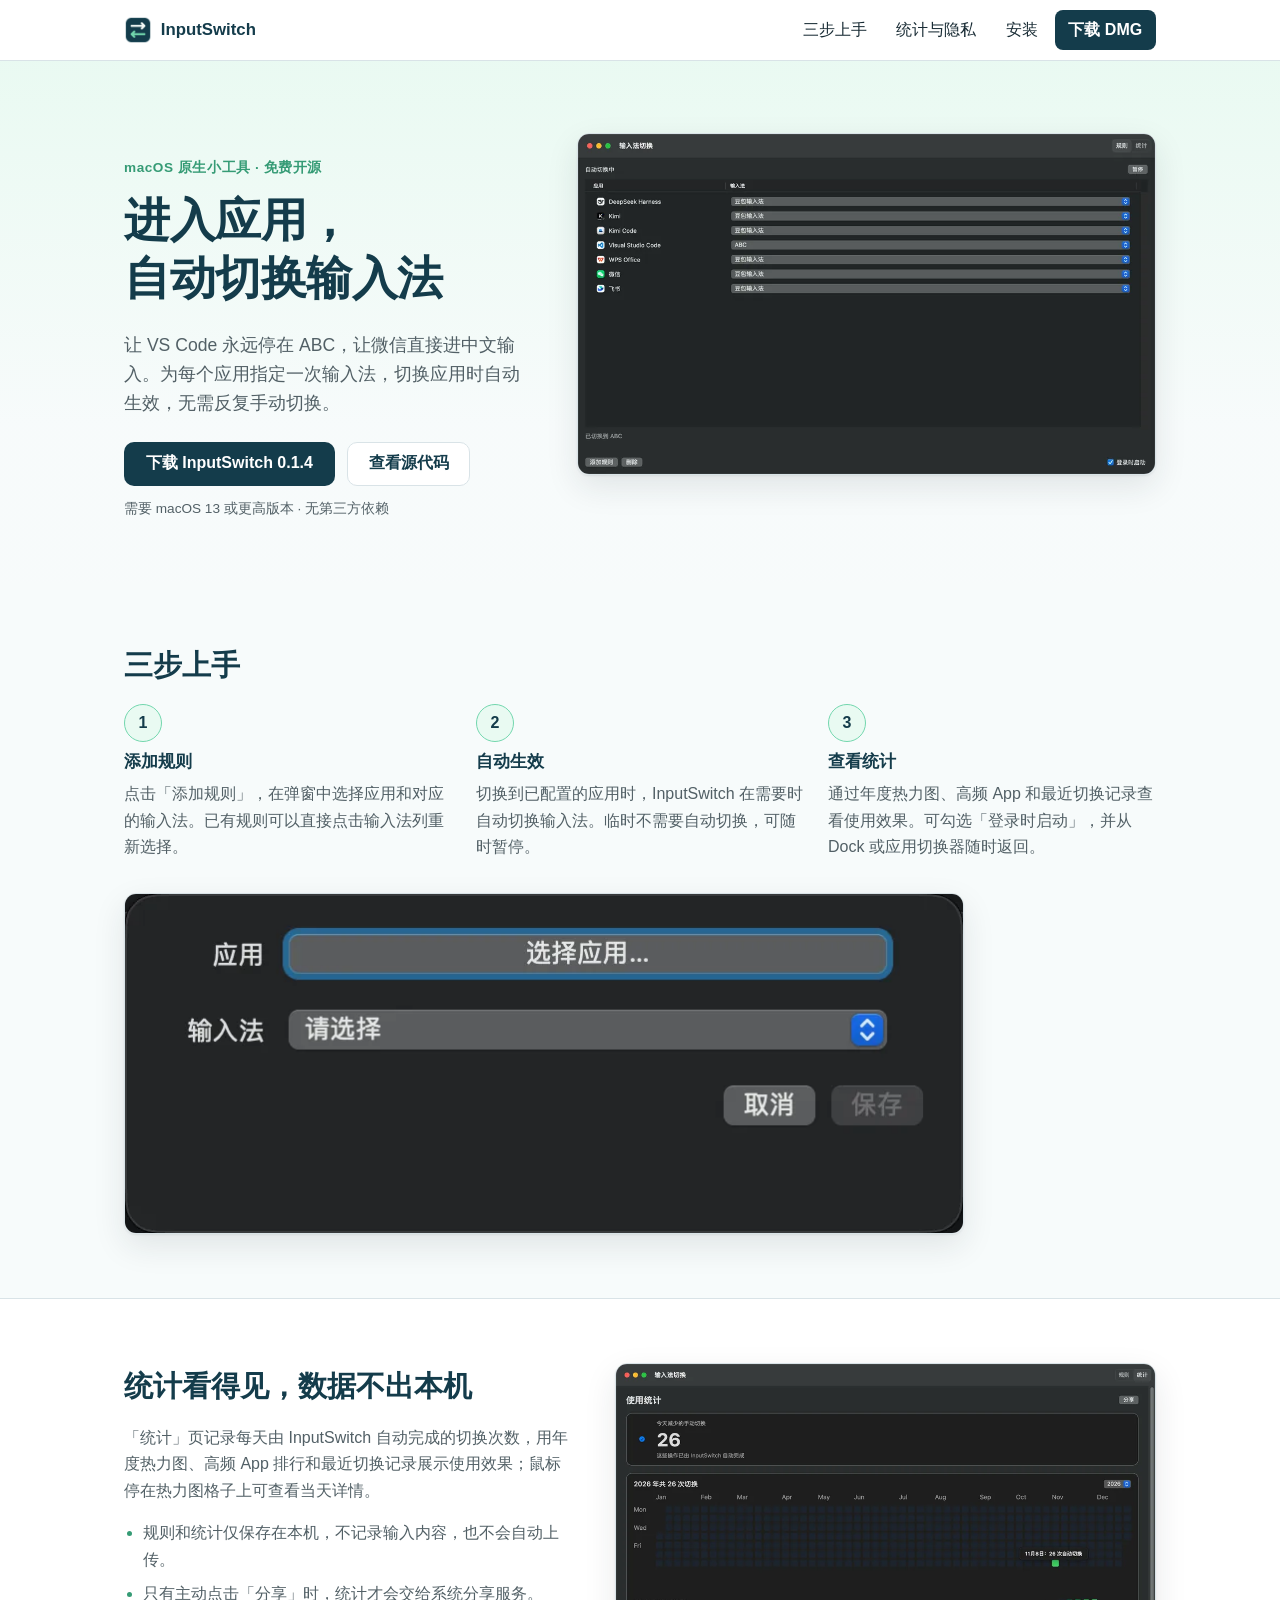
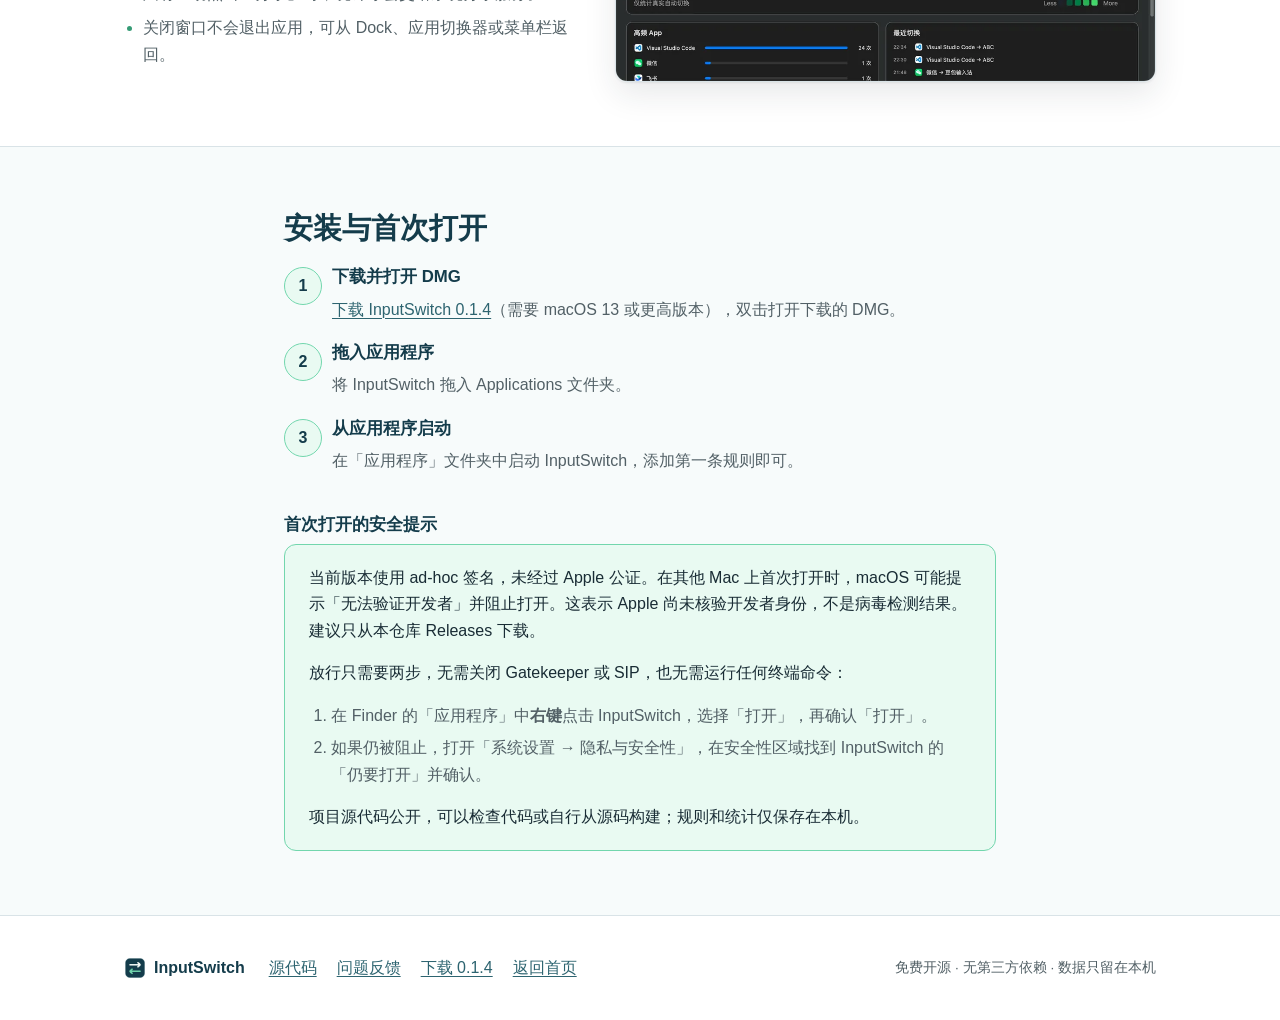
==== docs/index.html @ 0abcc924 "feat(website): 添加 InputSwitch 官方静态网站 为新手提供真实截图、直接下载、安装与隐私说明；采用无依赖响应式页面，并接入 GitHub Pages 所需结构。" ====
<!DOCTYPE html>
<html lang="zh-CN">
<head>
<meta charset="utf-8">
<meta name="viewport" content="width=device-width, initial-scale=1">
<title>InputSwitch — 进入应用，自动切换到你常用的输入法</title>
<meta name="description" content="InputSwitch 是一个原生 macOS 小工具：为每个应用指定输入法，切换应用时自动生效，无需反复手动切换。规则和统计仅保存在本机，不记录输入内容。">
<link rel="canonical" href="https://yl-jiang.github.io/InputSwitch/">
<meta property="og:type" content="website">
<meta property="og:locale" content="zh_CN">
<meta property="og:title" content="InputSwitch — 进入应用，自动切换到你常用的输入法">
<meta property="og:description" content="为每个应用指定输入法，切换应用时自动生效。原生 macOS，免费开源，数据只留在本机。">
<meta property="og:url" content="https://yl-jiang.github.io/InputSwitch/">
<meta property="og:image" content="https://yl-jiang.github.io/InputSwitch/images/statistics.png">
<link rel="icon" type="image/png" href="images/app-icon.png">
<link rel="apple-touch-icon" href="images/app-icon.png">
<link rel="stylesheet" href="styles.css">
</head>
<body>
<a class="skip-link" href="#main">跳到主要内容</a>

<header class="site-header">
  <div class="container header-inner">
    <a class="brand" href="index.html">
      <img src="images/app-icon.png" alt="" width="28" height="28">
      <span>InputSwitch</span>
    </a>
    <nav class="site-nav" aria-label="站内导航">
      <a href="#usage">三步上手</a>
      <a href="#stats">统计与隐私</a>
      <a href="#install">安装</a>
      <a class="btn btn-primary btn-sm" href="https://github.com/yl-jiang/InputSwitch/releases/download/v0.1.4/InputSwitch-0.1.4-macOS.dmg">下载 DMG</a>
    </nav>
  </div>
</header>

<main id="main">
  <section class="hero">
    <div class="container hero-grid">
      <div class="hero-copy">
        <p class="eyebrow reveal">macOS 原生小工具 · 免费开源</p>
        <h1 class="reveal d1">进入应用，<br>自动切换输入法</h1>
        <p class="lead reveal d2">让 VS&nbsp;Code 永远停在 ABC，让微信直接进中文输入。为每个应用指定一次输入法，切换应用时自动生效，无需反复手动切换。</p>
        <div class="hero-actions reveal d3">
          <a class="btn btn-primary" href="https://github.com/yl-jiang/InputSwitch/releases/download/v0.1.4/InputSwitch-0.1.4-macOS.dmg">下载 InputSwitch 0.1.4</a>
          <a class="btn btn-ghost" href="https://github.com/yl-jiang/InputSwitch">查看源代码</a>
        </div>
        <p class="hero-note reveal d3">需要 macOS 13 或更高版本 · 无第三方依赖</p>
      </div>
      <figure class="hero-shot reveal d2">
        <picture>
          <source type="image/webp" srcset="images/rules-1000.webp 1000w, images/rules-1600.webp 1600w" sizes="(max-width: 760px) 92vw, 620px">
          <img src="images/rules.png" width="2548" height="1500" fetchpriority="high" decoding="async" alt="InputSwitch 规则界面：为每个应用指定输入法，例如让 Visual Studio Code 使用 ABC，其他应用使用中文输入法">
        </picture>
      </figure>
    </div>
  </section>

  <section class="section" id="usage">
    <div class="container">
      <h2>三步上手</h2>
      <ol class="steps">
        <li>
          <h3>添加规则</h3>
          <p>点击「添加规则」，在弹窗中选择应用和对应的输入法。已有规则可以直接点击输入法列重新选择。</p>
        </li>
        <li>
          <h3>自动生效</h3>
          <p>切换到已配置的应用时，InputSwitch 在需要时自动切换输入法。临时不需要自动切换，可随时暂停。</p>
        </li>
        <li>
          <h3>查看统计</h3>
          <p>通过年度热力图、高频 App 和最近切换记录查看使用效果。可勾选「登录时启动」，并从 Dock 或应用切换器随时返回。</p>
        </li>
      </ol>
      <figure class="shot shot-editor">
        <picture>
          <source type="image/webp" srcset="images/rule-editor-840.webp 840w" sizes="(max-width: 760px) 92vw, 840px">
          <img src="images/rule-editor.png" width="840" height="340" loading="lazy" decoding="async" alt="添加规则弹窗：在应用列表中选择应用，再选择对应的输入法">
        </picture>
      </figure>
    </div>
  </section>

  <section class="section section-alt" id="stats">
    <div class="container stats-grid">
      <div class="stats-copy">
        <h2>统计看得见，数据不出本机</h2>
        <p>「统计」页记录每天由 InputSwitch 自动完成的切换次数，用年度热力图、高频 App 排行和最近切换记录展示使用效果；鼠标停在热力图格子上可查看当天详情。</p>
        <ul class="plain-list">
          <li>规则和统计仅保存在本机，不记录输入内容，也不会自动上传。</li>
          <li>只有主动点击「分享」时，统计才会交给系统分享服务。</li>
          <li>关闭窗口不会退出应用，可从 Dock、应用切换器或菜单栏返回。</li>
        </ul>
      </div>
      <figure class="shot">
        <picture>
          <source type="image/webp" srcset="images/statistics-1000.webp 1000w, images/statistics-1600.webp 1600w" sizes="(max-width: 760px) 92vw, 560px">
          <img src="images/statistics.png" width="2548" height="1500" loading="lazy" decoding="async" alt="InputSwitch 统计界面：年度热力图、高频 App 排行和最近切换记录">
        </picture>
      </figure>
    </div>
  </section>

  <section class="section" id="install">
    <div class="container container-narrow">
      <h2>安装与首次打开</h2>
      <ol class="steps steps-install">
        <li>
          <h3>下载并打开 DMG</h3>
          <p><a href="https://github.com/yl-jiang/InputSwitch/releases/download/v0.1.4/InputSwitch-0.1.4-macOS.dmg">下载 InputSwitch 0.1.4</a>（需要 macOS 13 或更高版本），双击打开下载的 DMG。</p>
        </li>
        <li>
          <h3>拖入应用程序</h3>
          <p>将 InputSwitch 拖入 Applications 文件夹。</p>
        </li>
        <li>
          <h3>从应用程序启动</h3>
          <p>在「应用程序」文件夹中启动 InputSwitch，添加第一条规则即可。</p>
        </li>
      </ol>

      <h3 class="callout-title">首次打开的安全提示</h3>
      <div class="callout">
        <p>当前版本使用 ad-hoc 签名，未经过 Apple 公证。在其他 Mac 上首次打开时，macOS 可能提示「无法验证开发者」并阻止打开。这表示 Apple 尚未核验开发者身份，不是病毒检测结果。建议只从本仓库 Releases 下载。</p>
        <p>放行只需要两步，无需关闭 Gatekeeper 或 SIP，也无需运行任何终端命令：</p>
        <ol class="mini-steps">
          <li>在 Finder 的「应用程序」中<strong>右键</strong>点击 InputSwitch，选择「打开」，再确认「打开」。</li>
          <li>如果仍被阻止，打开「系统设置 → 隐私与安全性」，在安全性区域找到 InputSwitch 的「仍要打开」并确认。</li>
        </ol>
        <p>项目源代码公开，可以检查代码或自行从源码构建；规则和统计仅保存在本机。</p>
      </div>
    </div>
  </section>
</main>

<footer class="site-footer">
  <div class="container footer-inner">
    <p class="footer-brand">
      <img src="images/app-icon.png" alt="" width="22" height="22">
      <span>InputSwitch</span>
    </p>
    <nav class="footer-nav" aria-label="页脚导航">
      <a href="https://github.com/yl-jiang/InputSwitch">源代码</a>
      <a href="https://github.com/yl-jiang/InputSwitch/issues">问题反馈</a>
      <a href="https://github.com/yl-jiang/InputSwitch/releases/download/v0.1.4/InputSwitch-0.1.4-macOS.dmg">下载 0.1.4</a>
      <a href="index.html">返回首页</a>
    </nav>
    <p class="footer-note">免费开源 · 无第三方依赖 · 数据只留在本机</p>
  </div>
</footer>
</body>
</html>
---- docs/styles.css ----
:root {
  /* 品牌色来自 Resources/AppIcon.icns，由 sRGB 换算为 OKLCH */
  --teal-900: oklch(0.335 0.051 226.3);   /* #143C4B */
  --teal-700: oklch(0.471 0.061 214);     /* #2D6470 */
  --mint-500: oklch(0.804 0.112 165);     /* #72D6AD */
  --mint-700: oklch(0.62 0.11 165);
  --mint-50: oklch(0.97 0.02 165);
  --paper: oklch(0.985 0.004 200);
  --surface: oklch(1 0 0);
  --line: oklch(0.91 0.012 220);
  --ink: oklch(0.28 0.03 230);
  --ink-muted: oklch(0.48 0.02 225);
  --radius: 12px;
  --shadow: 0 1px 2px oklch(0.28 0.03 230 / 0.08), 0 12px 32px oklch(0.28 0.03 230 / 0.10);
  color-scheme: light;
}

* {
  box-sizing: border-box;
}

body {
  margin: 0;
  background: var(--paper);
  color: var(--ink);
  font-family: -apple-system, BlinkMacSystemFont, "SF Pro Text", "PingFang SC", "Hiragino Sans GB", "Microsoft YaHei", sans-serif;
  font-size: 16px;
  line-height: 1.65;
  -webkit-font-smoothing: antialiased;
}

img {
  max-width: 100%;
  height: auto;
  display: block;
}

h1, h2, h3 {
  line-height: 1.25;
  color: var(--teal-900);
  margin: 0 0 0.5em;
}

h1 {
  font-size: clamp(1.9rem, 4vw, 2.9rem);
  letter-spacing: -0.01em;
}

h2 {
  font-size: clamp(1.4rem, 2.5vw, 1.8rem);
}

h3 {
  font-size: 1.05rem;
}

p {
  margin: 0 0 1em;
}

a {
  color: var(--teal-700);
  text-decoration-thickness: 1px;
  text-underline-offset: 3px;
}

a:hover {
  color: var(--teal-900);
}

:focus-visible {
  outline: 2px solid var(--mint-700);
  outline-offset: 3px;
  border-radius: 4px;
}

.skip-link {
  position: absolute;
  left: 1rem;
  top: -3rem;
  z-index: 10;
  background: var(--teal-900);
  color: var(--surface);
  padding: 0.6rem 1rem;
  border-radius: 8px;
  transition: top 0.15s ease-out;
}

.skip-link:focus {
  top: 1rem;
  color: var(--surface);
}

.container {
  max-width: 1080px;
  margin: 0 auto;
  padding: 0 1.5rem;
}

.container-narrow {
  max-width: 760px;
}

/* 进入过渡：克制的 opacity/transform，支持 prefers-reduced-motion */
@media (prefers-reduced-motion: no-preference) {
  .reveal {
    animation: rise 0.55s cubic-bezier(0.2, 0.7, 0.2, 1) both;
  }
  .d1 { animation-delay: 0.08s; }
  .d2 { animation-delay: 0.16s; }
  .d3 { animation-delay: 0.24s; }
}

@keyframes rise {
  from {
    opacity: 0;
    transform: translateY(12px);
  }
}

/* 头部与导航 */
.site-header {
  border-bottom: 1px solid var(--line);
  background: var(--surface);
}

.header-inner {
  display: flex;
  align-items: center;
  justify-content: space-between;
  gap: 1rem;
  min-height: 60px;
  flex-wrap: wrap;
}

.brand {
  display: inline-flex;
  align-items: center;
  gap: 0.55rem;
  font-weight: 600;
  color: var(--teal-900);
  text-decoration: none;
  font-size: 1.05rem;
}

.brand img {
  border-radius: 6px;
}

.site-nav {
  display: flex;
  align-items: center;
  gap: 0.25rem;
  flex-wrap: wrap;
}

.site-nav > a {
  display: inline-flex;
  align-items: center;
  min-height: 40px;
  padding: 0 0.8rem;
  border-radius: 8px;
  text-decoration: none;
  color: var(--ink);
}

.site-nav > a:hover {
  background: var(--mint-50);
  color: var(--teal-900);
}

/* 按钮 */
.btn {
  display: inline-flex;
  align-items: center;
  justify-content: center;
  min-height: 44px;
  padding: 0 1.3rem;
  border-radius: 10px;
  font-weight: 600;
  text-decoration: none;
  border: 1px solid transparent;
}

.btn-primary {
  background: var(--teal-900);
  color: var(--surface);
}

.btn-primary:hover {
  background: var(--teal-700);
  color: var(--surface);
}

.btn-ghost {
  border-color: var(--line);
  color: var(--teal-900);
  background: var(--surface);
}

.btn-ghost:hover {
  border-color: var(--teal-700);
  color: var(--teal-900);
}

.btn-sm {
  min-height: 40px;
  padding: 0 1rem;
}

.site-nav > a.btn-primary,
.site-nav > a.btn-primary:hover {
  color: var(--surface);
}

.site-nav > a.btn-primary:hover {
  background: var(--teal-700);
}

/* Hero：非对称布局 */
.hero {
  padding: 4.5rem 0 4rem;
  background:
    linear-gradient(180deg, var(--mint-50) 0%, var(--paper) 70%);
}

.hero-grid {
  display: grid;
  grid-template-columns: minmax(0, 5fr) minmax(0, 7fr);
  gap: 2.5rem;
  align-items: start;
}

.hero-copy {
  padding-top: 1.5rem;
}

.eyebrow {
  font-size: 0.85rem;
  font-weight: 600;
  letter-spacing: 0.04em;
  color: var(--mint-700);
  margin-bottom: 0.75rem;
}

.lead {
  font-size: 1.1rem;
  color: var(--ink-muted);
  max-width: 30em;
}

.hero-actions {
  display: flex;
  gap: 0.75rem;
  flex-wrap: wrap;
  margin: 1.5rem 0 0.75rem;
}

.hero-note {
  font-size: 0.85rem;
  color: var(--ink-muted);
  margin: 0;
}

.hero-shot {
  margin: 0;
}

.hero-shot img {
  border-radius: var(--radius);
  border: 1px solid var(--line);
  box-shadow: var(--shadow);
}

/* 通用区块 */
.section {
  padding: 4rem 0;
}

.section-alt {
  background: var(--surface);
  border-top: 1px solid var(--line);
  border-bottom: 1px solid var(--line);
}

.section h2 {
  margin-bottom: 1.25rem;
}

/* 截图 */
.shot {
  margin: 2rem 0 0;
}

.shot img {
  border-radius: var(--radius);
  border: 1px solid var(--line);
  box-shadow: var(--shadow);
}

.shot-editor {
  max-width: 840px;
}

/* 三步 */
.steps {
  list-style: none;
  counter-reset: step;
  margin: 0;
  padding: 0;
  display: grid;
  grid-template-columns: repeat(3, minmax(0, 1fr));
  gap: 1.5rem;
}

.steps li {
  counter-increment: step;
  position: relative;
  padding-top: 3rem;
}

.steps li::before {
  content: counter(step);
  position: absolute;
  top: 0;
  left: 0;
  width: 36px;
  height: 36px;
  display: grid;
  place-items: center;
  border-radius: 50%;
  background: var(--mint-50);
  color: var(--teal-900);
  font-weight: 700;
  border: 1px solid var(--mint-500);
}

.steps p {
  color: var(--ink-muted);
  margin: 0;
}

/* 统计与隐私 */
.stats-grid {
  display: grid;
  grid-template-columns: minmax(0, 5fr) minmax(0, 6fr);
  gap: 2.5rem;
  align-items: center;
}

.stats-copy p {
  color: var(--ink-muted);
}

.stats-grid .shot {
  margin: 0;
}

.plain-list {
  margin: 0;
  padding-left: 1.2rem;
  color: var(--ink-muted);
}

.plain-list li {
  margin-bottom: 0.5rem;
}

.plain-list li::marker {
  color: var(--mint-700);
}

/* 安装 */
.steps-install {
  grid-template-columns: 1fr;
  gap: 1.25rem;
}

.steps-install li {
  padding-top: 0;
  padding-left: 3rem;
}

.steps-install li::before {
  top: 0;
}

.callout-title {
  margin-top: 2.5rem;
}

.callout {
  border: 1px solid var(--mint-500);
  background: var(--mint-50);
  border-radius: var(--radius);
  padding: 1.25rem 1.5rem;
}

.callout p:last-child {
  margin-bottom: 0;
}

.mini-steps {
  margin: 0 0 1em;
  padding-left: 1.4rem;
  color: var(--ink-muted);
}

.mini-steps li {
  margin-bottom: 0.4rem;
}

/* 页脚 */
.site-footer {
  border-top: 1px solid var(--line);
  padding: 2rem 0;
  background: var(--surface);
}

.footer-inner {
  display: flex;
  align-items: center;
  gap: 1.5rem;
  flex-wrap: wrap;
}

.footer-brand {
  display: inline-flex;
  align-items: center;
  gap: 0.5rem;
  font-weight: 600;
  color: var(--teal-900);
  margin: 0;
}

.footer-brand img {
  border-radius: 5px;
}

.footer-nav {
  display: flex;
  gap: 1.25rem;
  flex-wrap: wrap;
}

.footer-nav a {
  display: inline-flex;
  align-items: center;
  min-height: 40px;
}

.footer-note {
  margin: 0 0 0 auto;
  font-size: 0.85rem;
  color: var(--ink-muted);
}

/* 404 */
.notfound {
  padding: 6rem 0;
  text-align: left;
}

.notfound h1 {
  font-size: 2rem;
}

.notfound p {
  color: var(--ink-muted);
  max-width: 32em;
}

/* 窄屏 */
@media (max-width: 860px) {
  .hero-grid,
  .stats-grid {
    grid-template-columns: 1fr;
    gap: 2rem;
  }

  .hero-copy {
    padding-top: 0;
  }

  .steps {
    grid-template-columns: 1fr;
  }

  .footer-note {
    margin-left: 0;
  }
}
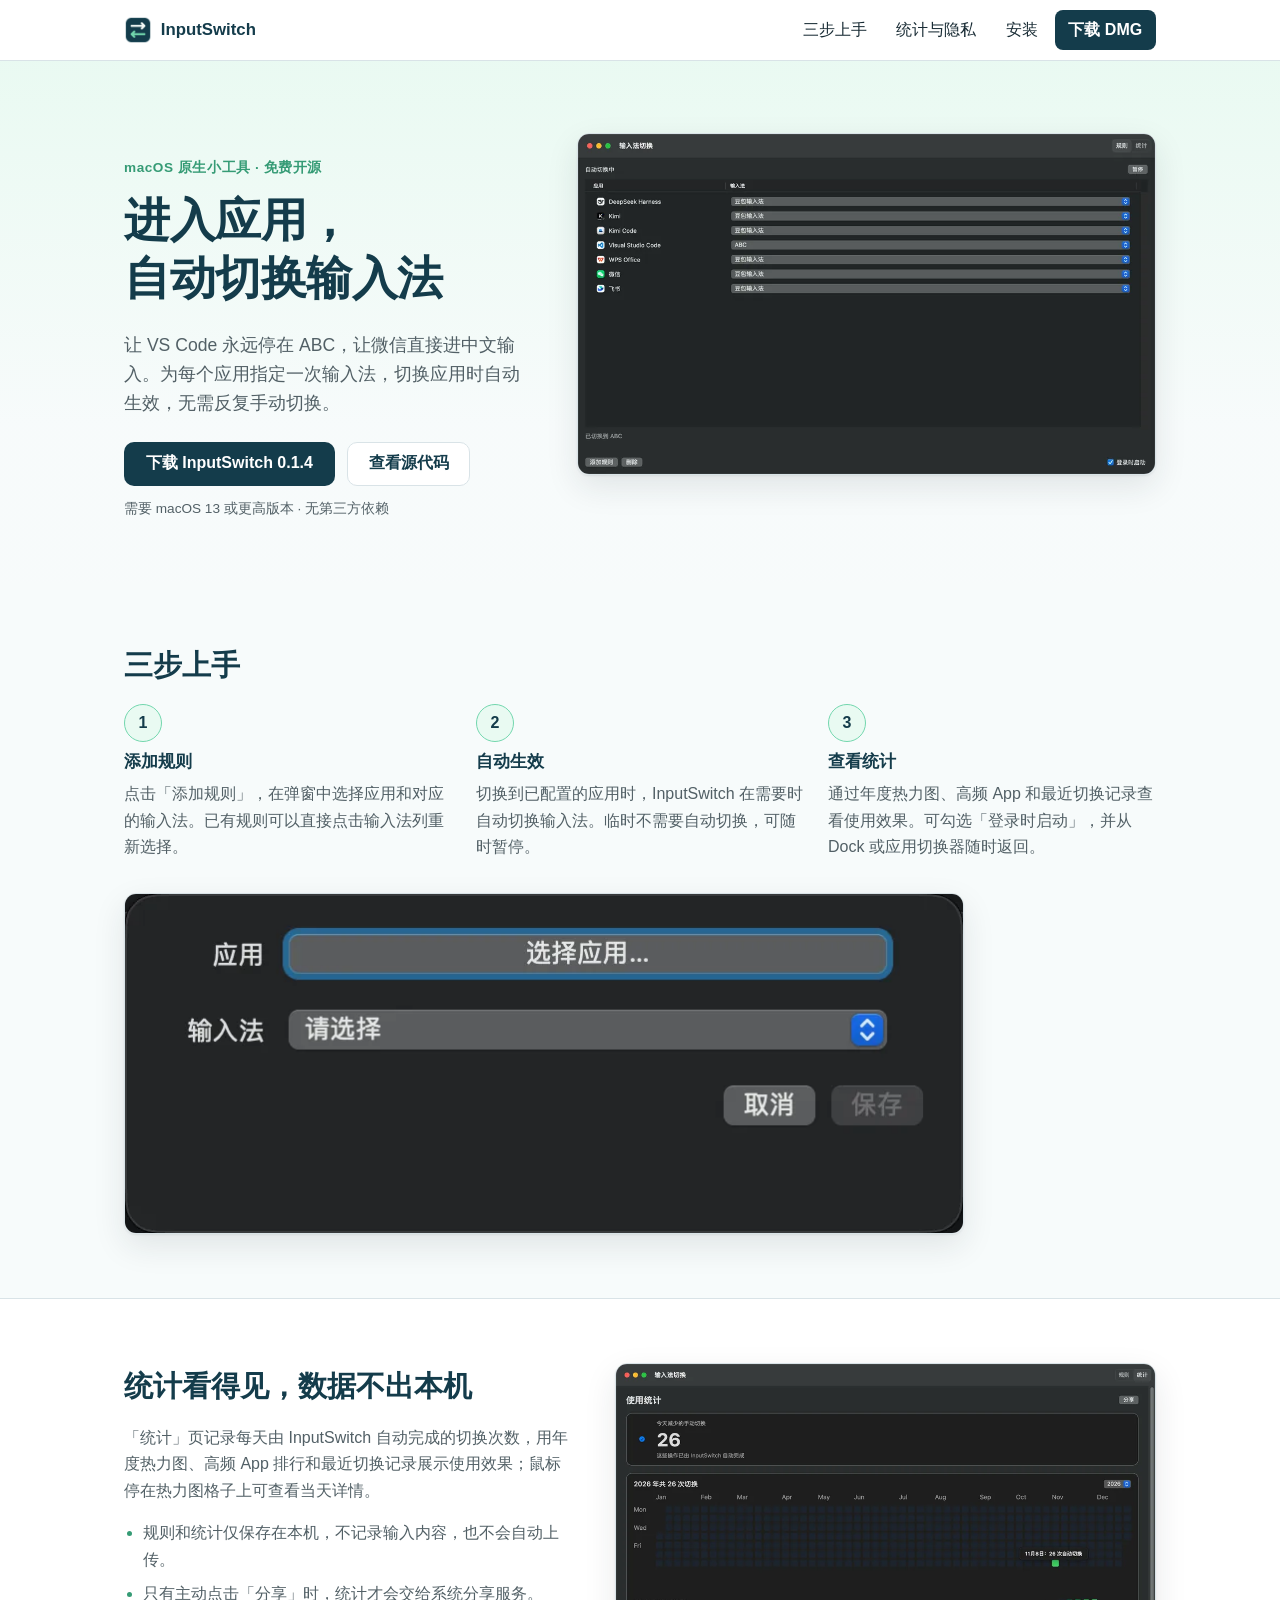
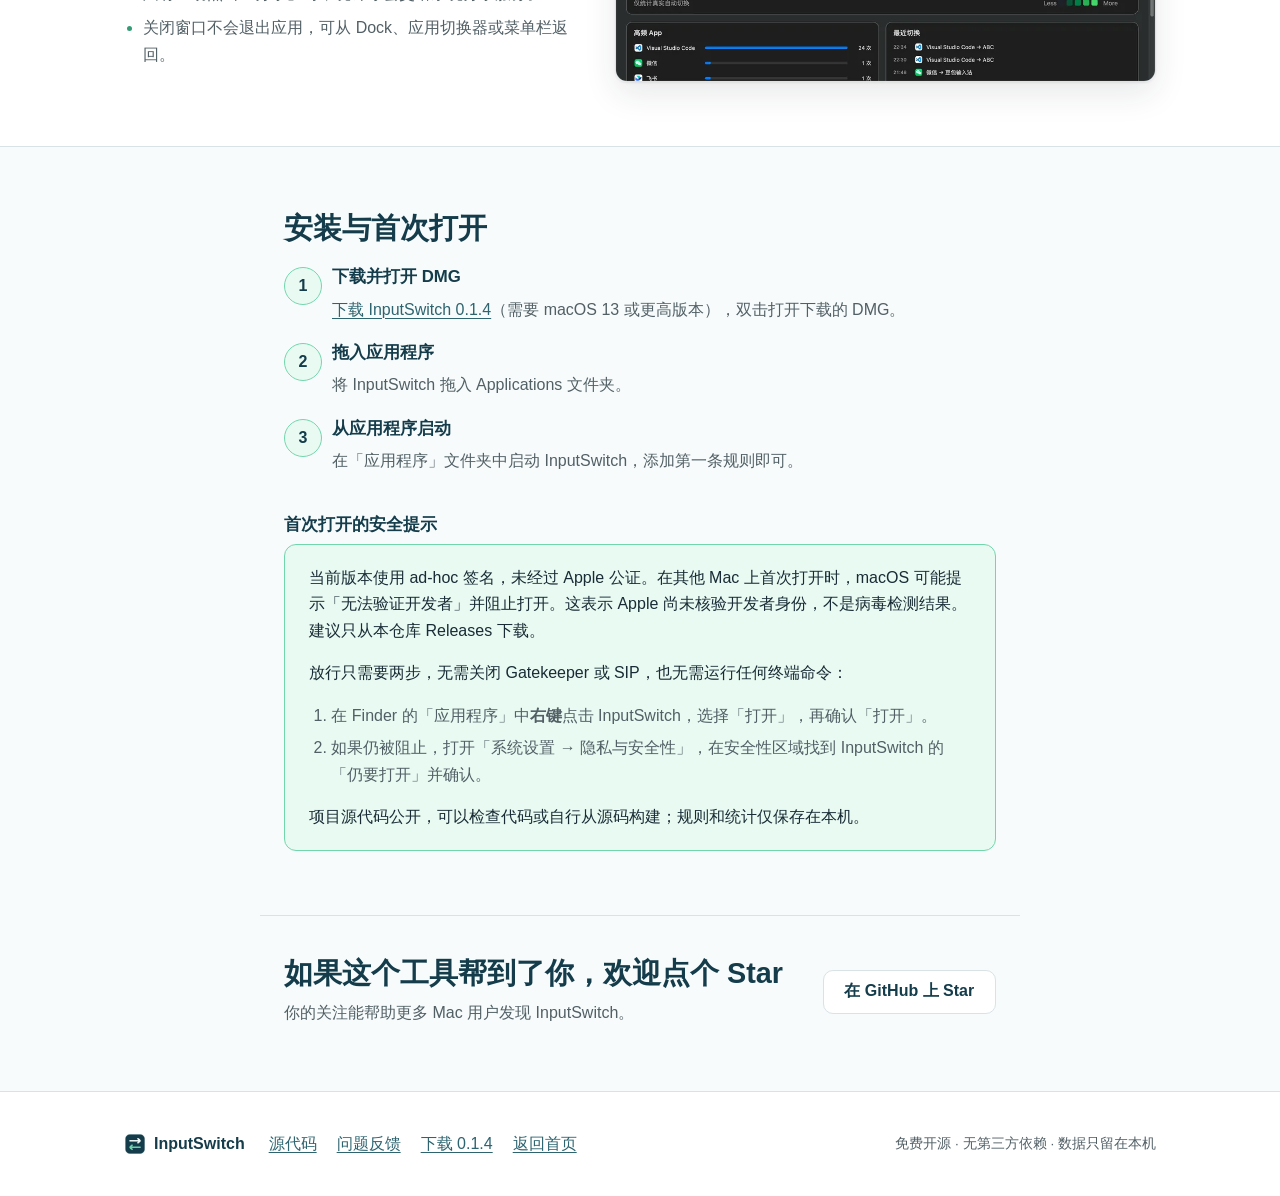
==== commit f2f624bc: "feat(website): 添加 GitHub Star 引导 在安装说明之后提供一次克制的关注入口，并在 README 贡献区提示 Star，不干扰下载流程。" ====
--- a/docs/index.html
+++ b/docs/index.html
@@ -132,6 +132,16 @@
       </div>
     </div>
   </section>
+
+  <section class="section star-cta" aria-labelledby="star-title">
+    <div class="container container-narrow star-inner">
+      <div>
+        <h2 id="star-title">如果这个工具帮到了你，欢迎点个 Star</h2>
+        <p>你的关注能帮助更多 Mac 用户发现 InputSwitch。</p>
+      </div>
+      <a class="btn btn-ghost" href="https://github.com/yl-jiang/InputSwitch">在 GitHub 上 Star</a>
+    </div>
+  </section>
 </main>
 
 <footer class="site-footer">
--- a/docs/styles.css
+++ b/docs/styles.css
@@ -410,6 +410,33 @@
   margin-bottom: 0.4rem;
 }
 
+/* Star 引导 */
+.star-cta {
+  padding-top: 0;
+}
+
+.star-inner {
+  display: flex;
+  align-items: center;
+  justify-content: space-between;
+  gap: 1.5rem;
+  border-top: 1px solid var(--line);
+  padding-top: 2.5rem;
+}
+
+.star-inner h2 {
+  margin-bottom: 0.5rem;
+}
+
+.star-inner p {
+  margin: 0;
+  color: var(--ink-muted);
+}
+
+.star-inner .btn {
+  flex-shrink: 0;
+}
+
 /* 页脚 */
 .site-footer {
   border-top: 1px solid var(--line);
@@ -486,6 +513,11 @@
     grid-template-columns: 1fr;
   }
 
+  .star-inner {
+    flex-direction: column;
+    align-items: flex-start;
+  }
+
   .footer-note {
     margin-left: 0;
   }
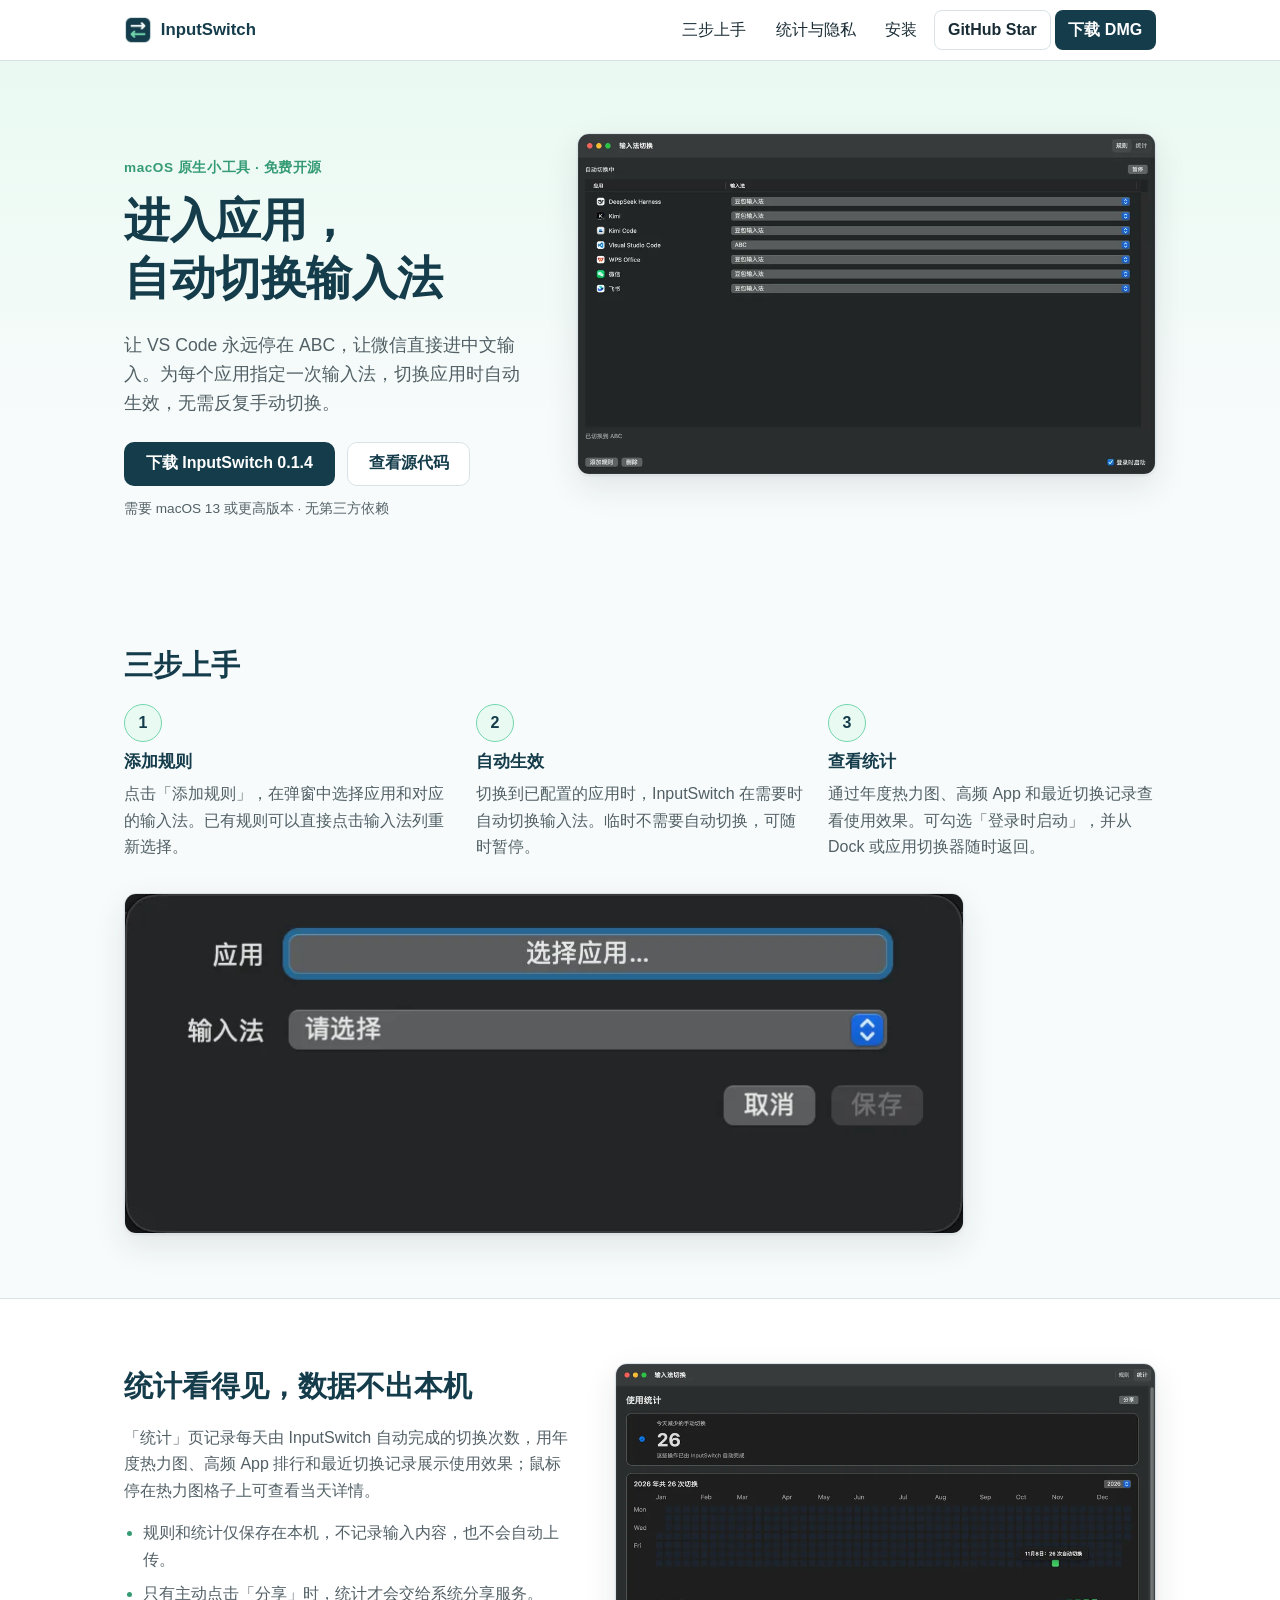
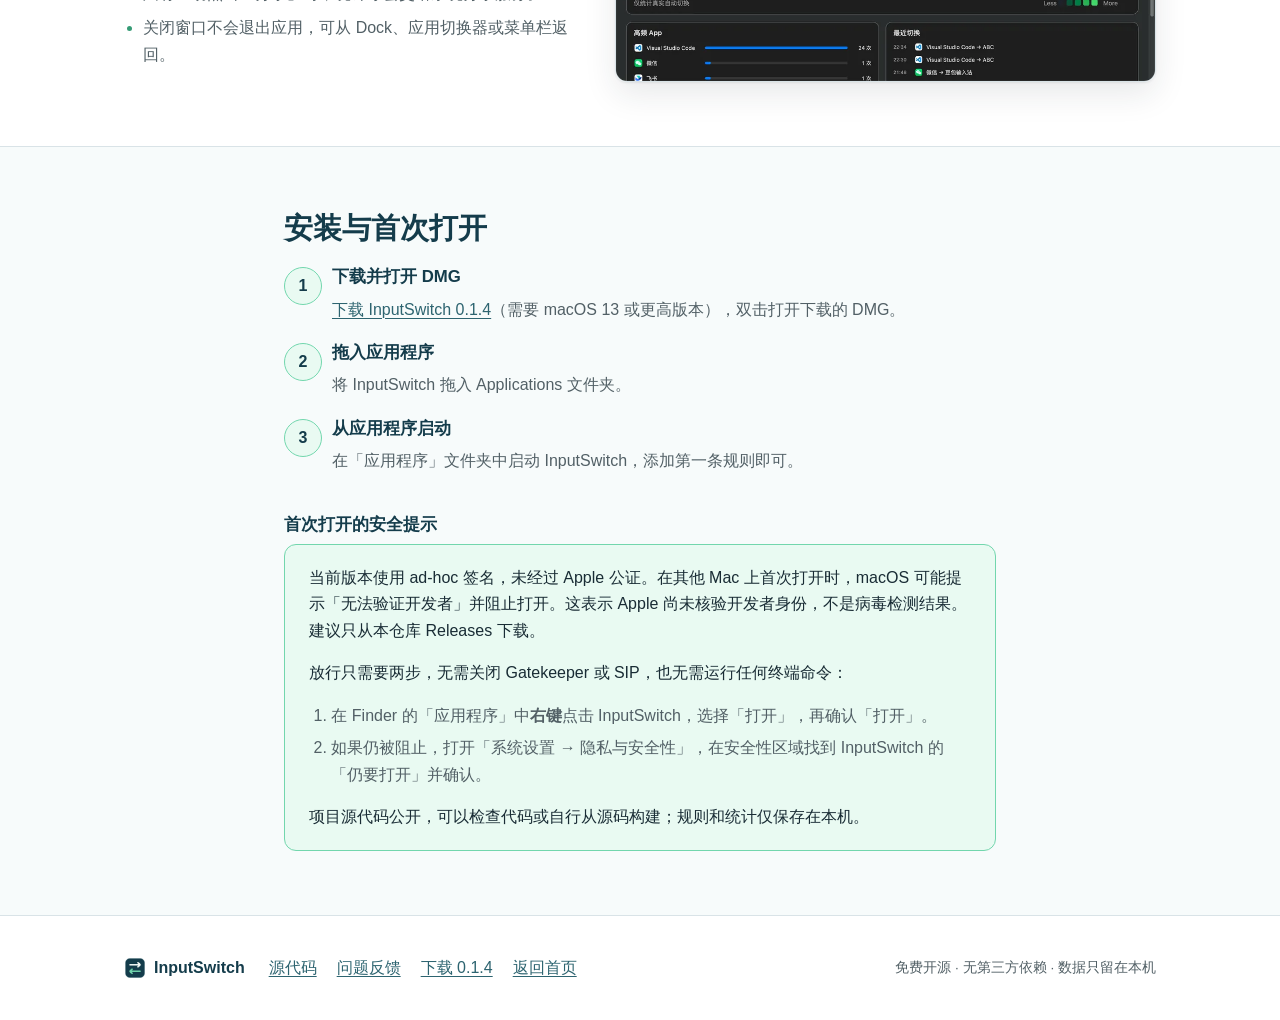
==== commit 70b2a0ee: "fix(website): 将 Star 引导移至顶部导航 把关注入口放在下载按钮左侧，并移除底部重复区块，保持导航语义和移动端布局。" ====
--- a/docs/index.html
+++ b/docs/index.html
@@ -29,6 +29,7 @@
       <a href="#usage">三步上手</a>
       <a href="#stats">统计与隐私</a>
       <a href="#install">安装</a>
+      <a class="btn btn-ghost btn-sm" href="https://github.com/yl-jiang/InputSwitch" aria-label="在 GitHub 上给 InputSwitch 加 Star">GitHub Star</a>
       <a class="btn btn-primary btn-sm" href="https://github.com/yl-jiang/InputSwitch/releases/download/v0.1.4/InputSwitch-0.1.4-macOS.dmg">下载 DMG</a>
     </nav>
   </div>
@@ -133,15 +134,6 @@
     </div>
   </section>
 
-  <section class="section star-cta" aria-labelledby="star-title">
-    <div class="container container-narrow star-inner">
-      <div>
-        <h2 id="star-title">如果这个工具帮到了你，欢迎点个 Star</h2>
-        <p>你的关注能帮助更多 Mac 用户发现 InputSwitch。</p>
-      </div>
-      <a class="btn btn-ghost" href="https://github.com/yl-jiang/InputSwitch">在 GitHub 上 Star</a>
-    </div>
-  </section>
 </main>
 
 <footer class="site-footer">
--- a/docs/styles.css
+++ b/docs/styles.css
@@ -410,33 +410,6 @@
   margin-bottom: 0.4rem;
 }
 
-/* Star 引导 */
-.star-cta {
-  padding-top: 0;
-}
-
-.star-inner {
-  display: flex;
-  align-items: center;
-  justify-content: space-between;
-  gap: 1.5rem;
-  border-top: 1px solid var(--line);
-  padding-top: 2.5rem;
-}
-
-.star-inner h2 {
-  margin-bottom: 0.5rem;
-}
-
-.star-inner p {
-  margin: 0;
-  color: var(--ink-muted);
-}
-
-.star-inner .btn {
-  flex-shrink: 0;
-}
-
 /* 页脚 */
 .site-footer {
   border-top: 1px solid var(--line);
@@ -513,11 +486,6 @@
     grid-template-columns: 1fr;
   }
 
-  .star-inner {
-    flex-direction: column;
-    align-items: flex-start;
-  }
-
   .footer-note {
     margin-left: 0;
   }
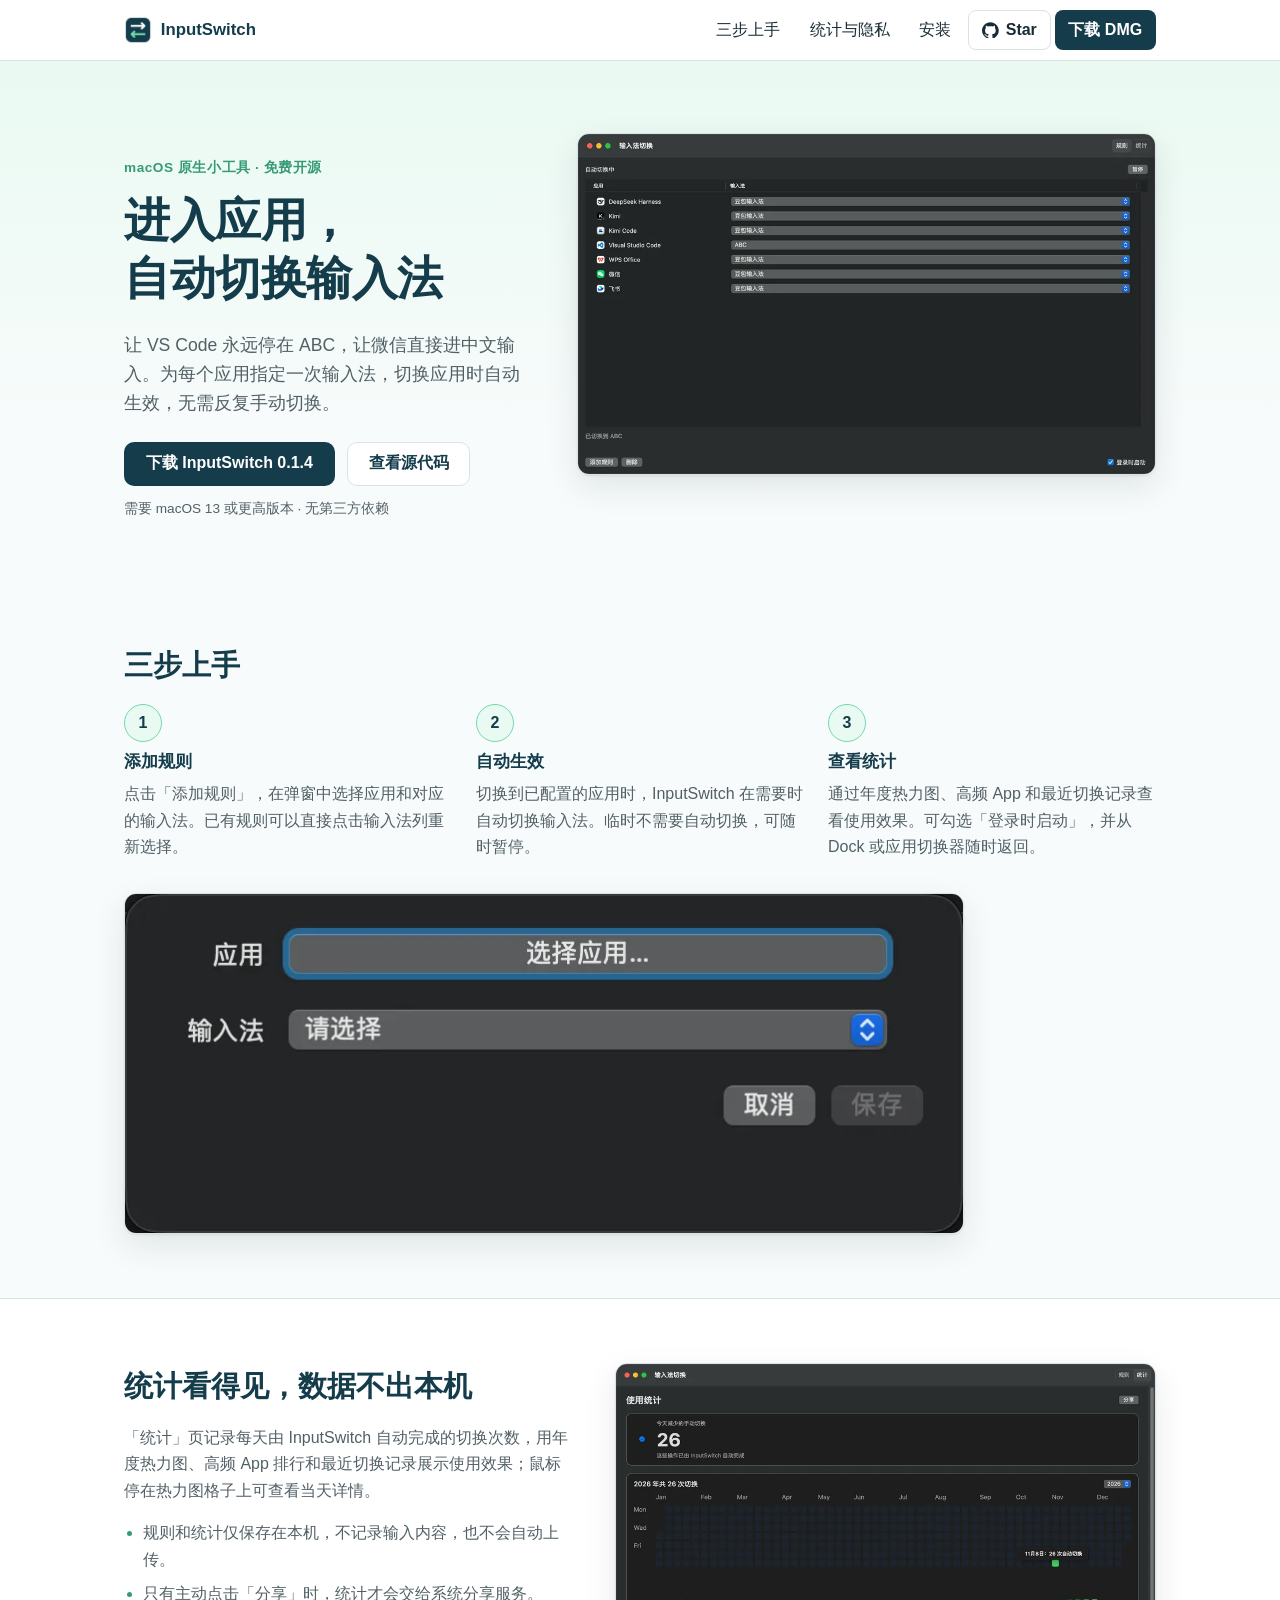
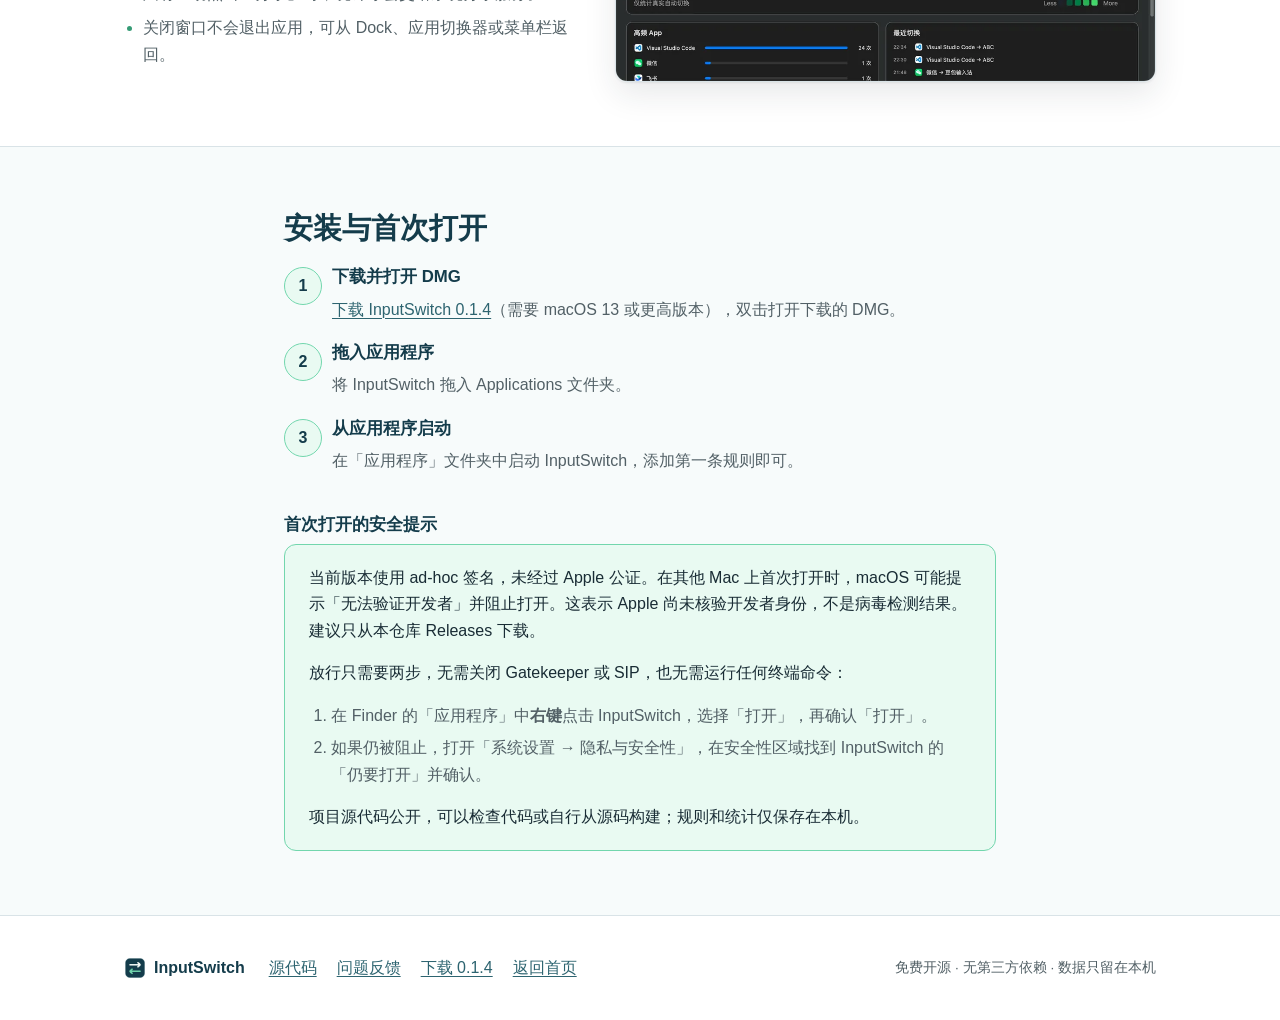
==== commit 61b07ab4: "fix(website): 为 Star 按钮添加 GitHub 图标 在顶部导航中使用 GitHub 标志与 Star 文字组合，保持装饰图标对辅助技术隐藏，并维持窄屏布局。" ====
--- a/docs/index.html
+++ b/docs/index.html
@@ -29,7 +29,10 @@
       <a href="#usage">三步上手</a>
       <a href="#stats">统计与隐私</a>
       <a href="#install">安装</a>
-      <a class="btn btn-ghost btn-sm" href="https://github.com/yl-jiang/InputSwitch" aria-label="在 GitHub 上给 InputSwitch 加 Star">GitHub Star</a>
+      <a class="btn btn-ghost btn-sm github-star" href="https://github.com/yl-jiang/InputSwitch" aria-label="在 GitHub 上给 InputSwitch 加 Star">
+        <svg viewBox="0 0 24 24" fill="currentColor" aria-hidden="true" focusable="false"><path d="M12 .297c-6.63 0-12 5.373-12 12 0 5.303 3.438 9.8 8.205 11.385.6.113.82-.258.82-.577 0-.285-.01-1.04-.015-2.04-3.338.724-4.042-1.61-4.042-1.61C4.422 18.07 3.633 17.7 3.633 17.7c-1.087-.744.084-.729.084-.729 1.205.084 1.838 1.236 1.838 1.236 1.07 1.835 2.809 1.305 3.495.998.108-.776.417-1.305.76-1.605-2.665-.3-5.466-1.332-5.466-5.93 0-1.31.465-2.38 1.235-3.22-.135-.303-.54-1.523.105-3.176 0 0 1.005-.322 3.3 1.23.96-.267 1.98-.399 3-.405 1.02.006 2.04.138 3 .405 2.28-1.552 3.285-1.23 3.285-1.23.645 1.653.24 2.873.12 3.176.77.84 1.23 1.91 1.23 3.22 0 4.61-2.805 5.625-5.475 5.92.42.36.81 1.096.81 2.22 0 1.606-.015 2.896-.015 3.286 0 .315.21.69.825.57C20.565 22.092 24 17.592 24 12.297c0-6.627-5.373-12-12-12"/></svg>
+        <span>Star</span>
+      </a>
       <a class="btn btn-primary btn-sm" href="https://github.com/yl-jiang/InputSwitch/releases/download/v0.1.4/InputSwitch-0.1.4-macOS.dmg">下载 DMG</a>
     </nav>
   </div>
--- a/docs/styles.css
+++ b/docs/styles.css
@@ -208,6 +208,17 @@
   padding: 0 1rem;
 }
 
+.github-star {
+  gap: 0.45rem;
+}
+
+.github-star svg {
+  inline-size: 1.05rem;
+  block-size: 1.05rem;
+  flex: none;
+  pointer-events: none;
+}
+
 .site-nav > a.btn-primary,
 .site-nav > a.btn-primary:hover {
   color: var(--surface);
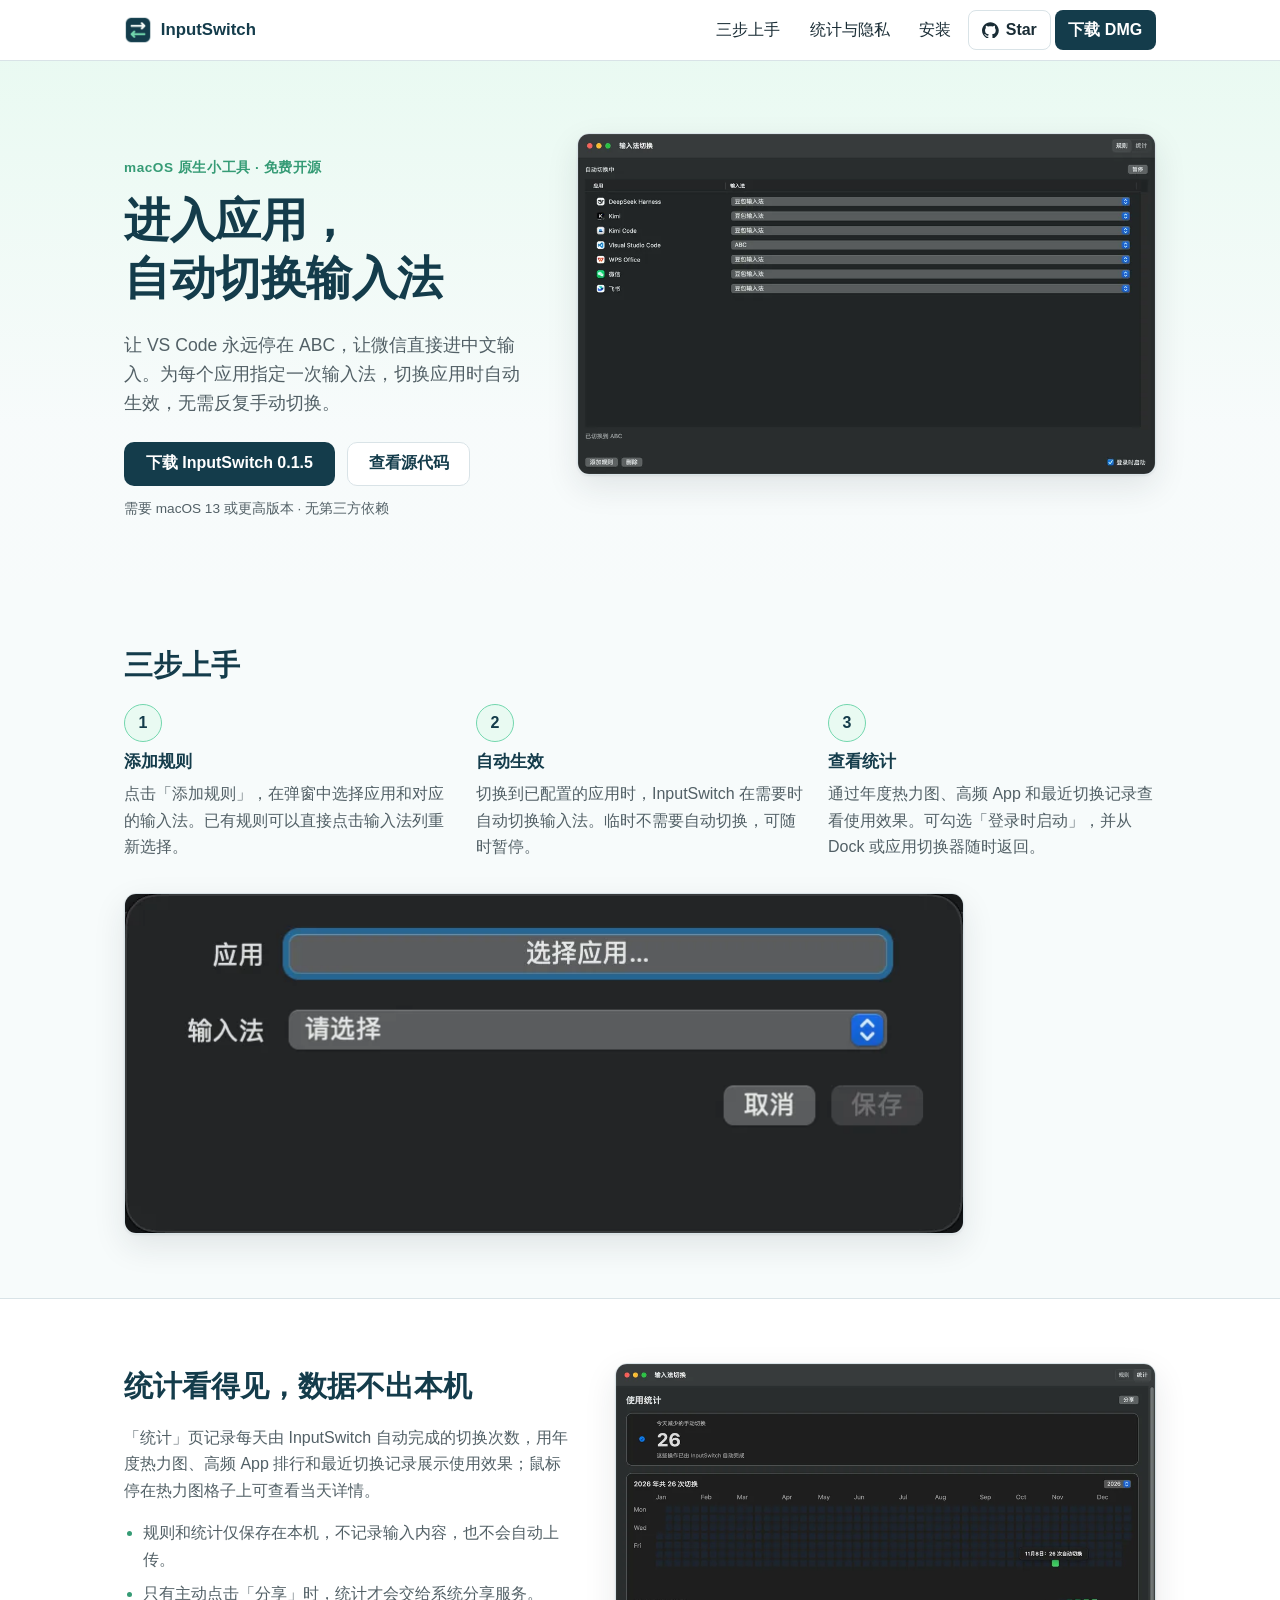
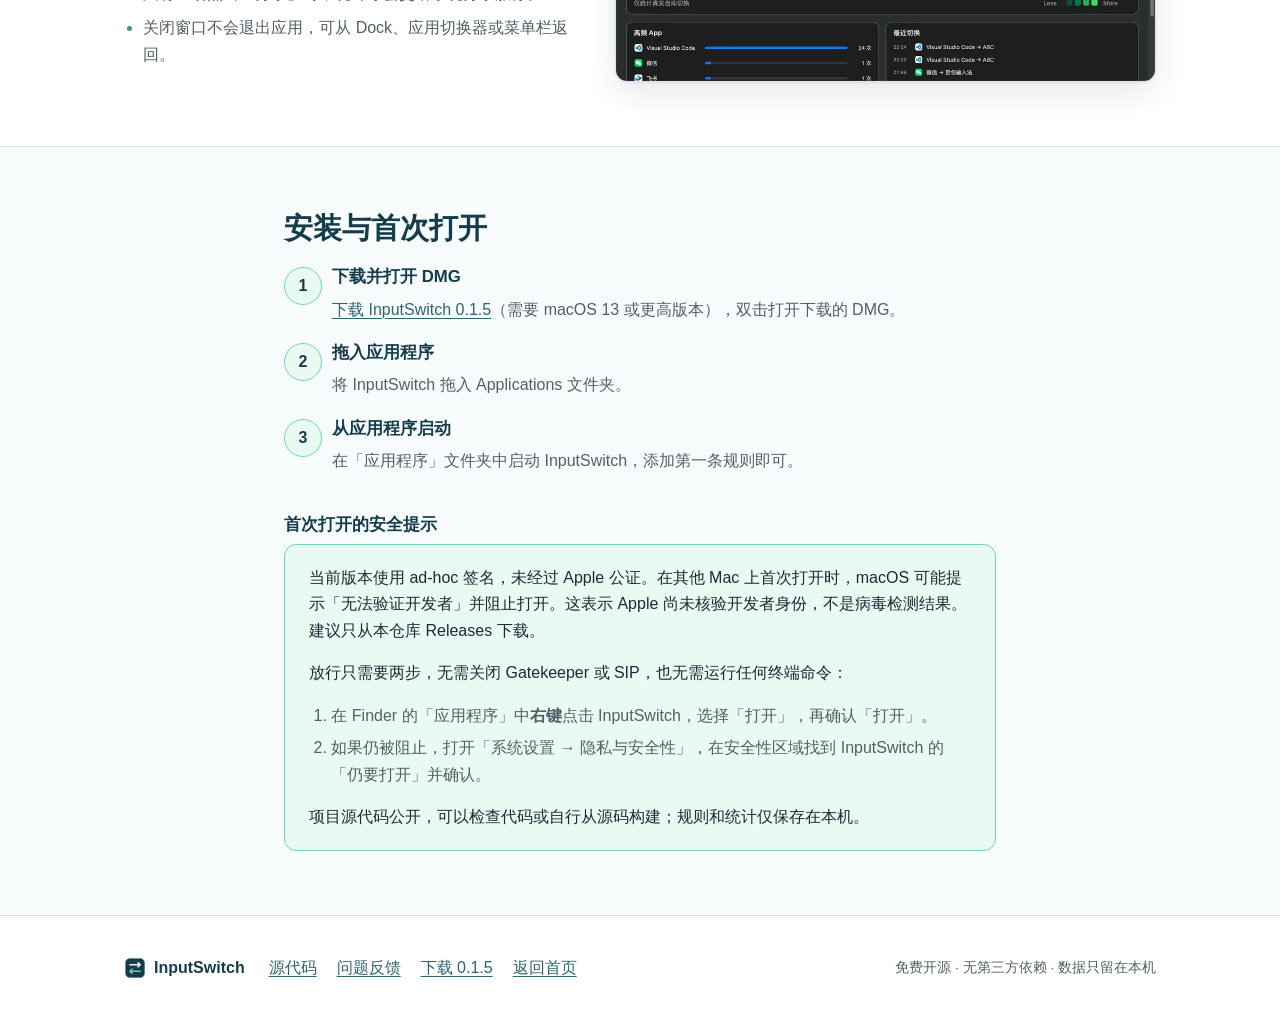
==== commit 8900b0b9: "chore(release): 发布 v0.1.5" ====
--- a/docs/index.html
+++ b/docs/index.html
@@ -33,7 +33,7 @@
         <svg viewBox="0 0 24 24" fill="currentColor" aria-hidden="true" focusable="false"><path d="M12 .297c-6.63 0-12 5.373-12 12 0 5.303 3.438 9.8 8.205 11.385.6.113.82-.258.82-.577 0-.285-.01-1.04-.015-2.04-3.338.724-4.042-1.61-4.042-1.61C4.422 18.07 3.633 17.7 3.633 17.7c-1.087-.744.084-.729.084-.729 1.205.084 1.838 1.236 1.838 1.236 1.07 1.835 2.809 1.305 3.495.998.108-.776.417-1.305.76-1.605-2.665-.3-5.466-1.332-5.466-5.93 0-1.31.465-2.38 1.235-3.22-.135-.303-.54-1.523.105-3.176 0 0 1.005-.322 3.3 1.23.96-.267 1.98-.399 3-.405 1.02.006 2.04.138 3 .405 2.28-1.552 3.285-1.23 3.285-1.23.645 1.653.24 2.873.12 3.176.77.84 1.23 1.91 1.23 3.22 0 4.61-2.805 5.625-5.475 5.92.42.36.81 1.096.81 2.22 0 1.606-.015 2.896-.015 3.286 0 .315.21.69.825.57C20.565 22.092 24 17.592 24 12.297c0-6.627-5.373-12-12-12"/></svg>
         <span>Star</span>
       </a>
-      <a class="btn btn-primary btn-sm" href="https://github.com/yl-jiang/InputSwitch/releases/download/v0.1.4/InputSwitch-0.1.4-macOS.dmg">下载 DMG</a>
+      <a class="btn btn-primary btn-sm" href="https://github.com/yl-jiang/InputSwitch/releases/download/v0.1.5/InputSwitch-0.1.5-macOS.dmg">下载 DMG</a>
     </nav>
   </div>
 </header>
@@ -46,7 +46,7 @@
         <h1 class="reveal d1">进入应用，<br>自动切换输入法</h1>
         <p class="lead reveal d2">让 VS&nbsp;Code 永远停在 ABC，让微信直接进中文输入。为每个应用指定一次输入法，切换应用时自动生效，无需反复手动切换。</p>
         <div class="hero-actions reveal d3">
-          <a class="btn btn-primary" href="https://github.com/yl-jiang/InputSwitch/releases/download/v0.1.4/InputSwitch-0.1.4-macOS.dmg">下载 InputSwitch 0.1.4</a>
+          <a class="btn btn-primary" href="https://github.com/yl-jiang/InputSwitch/releases/download/v0.1.5/InputSwitch-0.1.5-macOS.dmg">下载 InputSwitch 0.1.5</a>
           <a class="btn btn-ghost" href="https://github.com/yl-jiang/InputSwitch">查看源代码</a>
         </div>
         <p class="hero-note reveal d3">需要 macOS 13 或更高版本 · 无第三方依赖</p>
@@ -112,7 +112,7 @@
       <ol class="steps steps-install">
         <li>
           <h3>下载并打开 DMG</h3>
-          <p><a href="https://github.com/yl-jiang/InputSwitch/releases/download/v0.1.4/InputSwitch-0.1.4-macOS.dmg">下载 InputSwitch 0.1.4</a>（需要 macOS 13 或更高版本），双击打开下载的 DMG。</p>
+          <p><a href="https://github.com/yl-jiang/InputSwitch/releases/download/v0.1.5/InputSwitch-0.1.5-macOS.dmg">下载 InputSwitch 0.1.5</a>（需要 macOS 13 或更高版本），双击打开下载的 DMG。</p>
         </li>
         <li>
           <h3>拖入应用程序</h3>
@@ -148,7 +148,7 @@
     <nav class="footer-nav" aria-label="页脚导航">
       <a href="https://github.com/yl-jiang/InputSwitch">源代码</a>
       <a href="https://github.com/yl-jiang/InputSwitch/issues">问题反馈</a>
-      <a href="https://github.com/yl-jiang/InputSwitch/releases/download/v0.1.4/InputSwitch-0.1.4-macOS.dmg">下载 0.1.4</a>
+      <a href="https://github.com/yl-jiang/InputSwitch/releases/download/v0.1.5/InputSwitch-0.1.5-macOS.dmg">下载 0.1.5</a>
       <a href="index.html">返回首页</a>
     </nav>
     <p class="footer-note">免费开源 · 无第三方依赖 · 数据只留在本机</p>
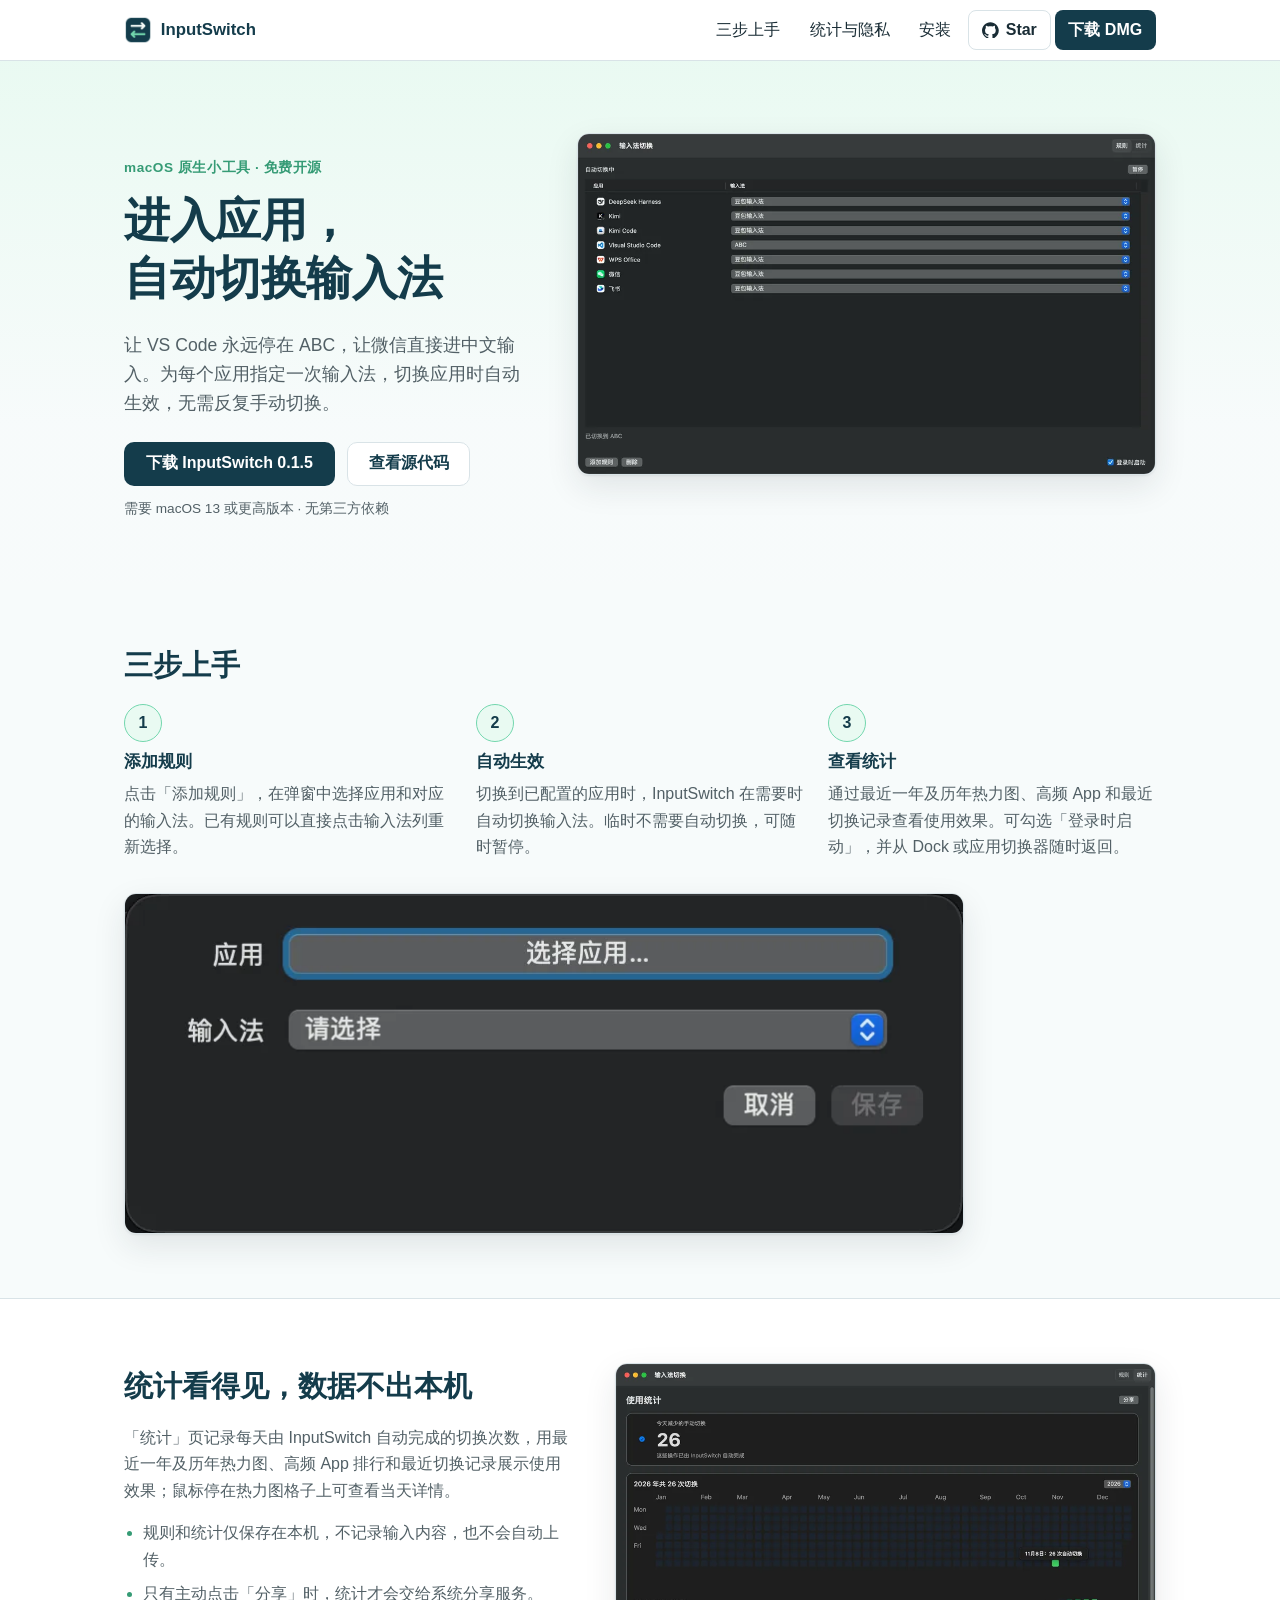
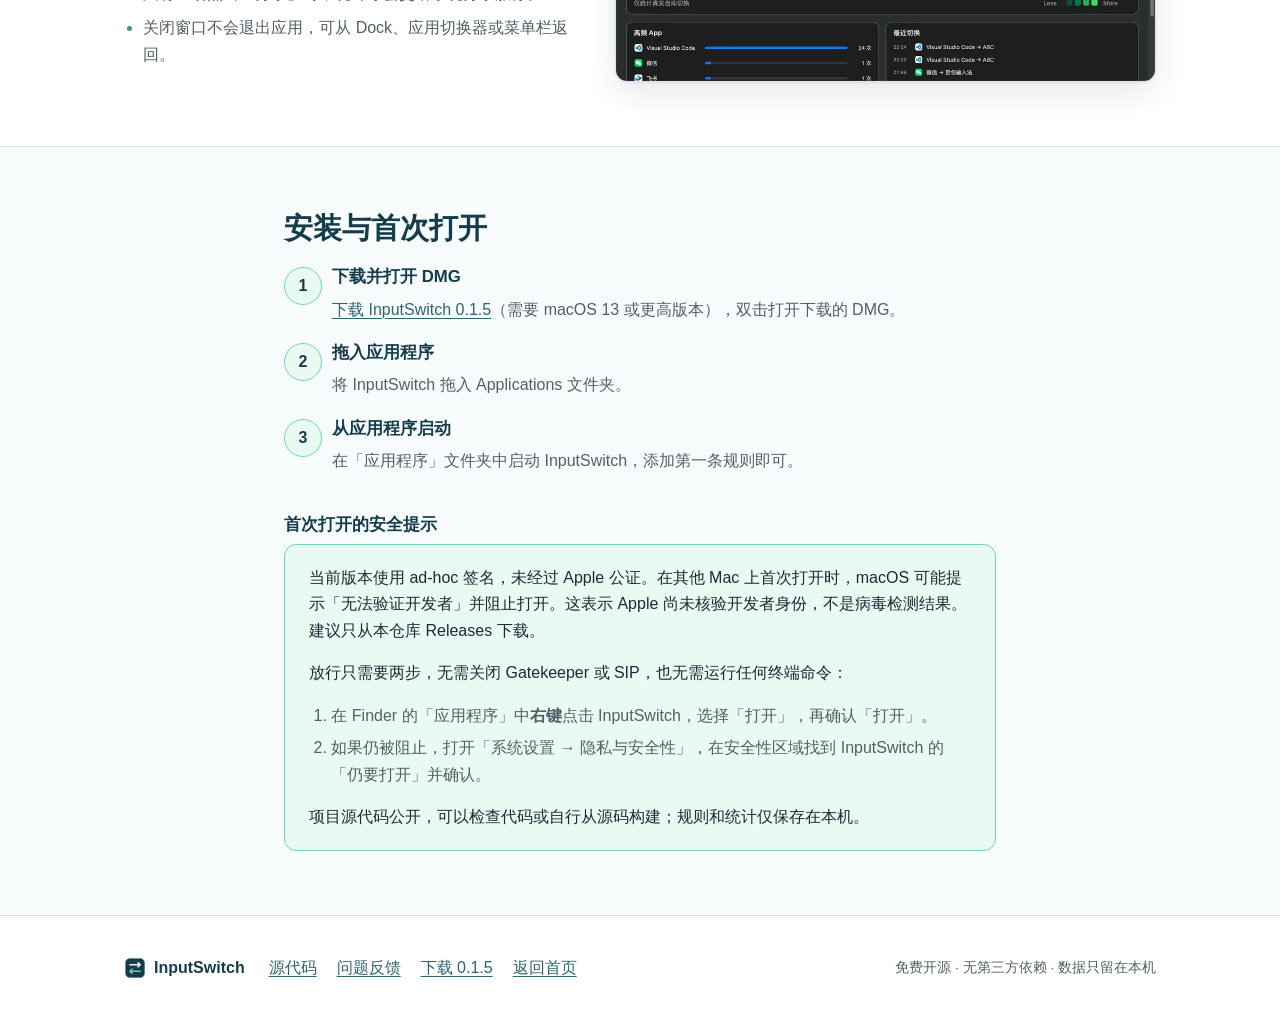
==== commit 1aabb078: "feat(stats): 支持最近一年与自然年热力图 默认按最近 365 天展示以匹配 GitHub，同时保留自然年选择，避免丢失历史统计能力。" ====
--- a/docs/index.html
+++ b/docs/index.html
@@ -74,7 +74,7 @@
         </li>
         <li>
           <h3>查看统计</h3>
-          <p>通过年度热力图、高频 App 和最近切换记录查看使用效果。可勾选「登录时启动」，并从 Dock 或应用切换器随时返回。</p>
+          <p>通过最近一年及历年热力图、高频 App 和最近切换记录查看使用效果。可勾选「登录时启动」，并从 Dock 或应用切换器随时返回。</p>
         </li>
       </ol>
       <figure class="shot shot-editor">
@@ -90,7 +90,7 @@
     <div class="container stats-grid">
       <div class="stats-copy">
         <h2>统计看得见，数据不出本机</h2>
-        <p>「统计」页记录每天由 InputSwitch 自动完成的切换次数，用年度热力图、高频 App 排行和最近切换记录展示使用效果；鼠标停在热力图格子上可查看当天详情。</p>
+        <p>「统计」页记录每天由 InputSwitch 自动完成的切换次数，用最近一年及历年热力图、高频 App 排行和最近切换记录展示使用效果；鼠标停在热力图格子上可查看当天详情。</p>
         <ul class="plain-list">
           <li>规则和统计仅保存在本机，不记录输入内容，也不会自动上传。</li>
           <li>只有主动点击「分享」时，统计才会交给系统分享服务。</li>
@@ -100,7 +100,7 @@
       <figure class="shot">
         <picture>
           <source type="image/webp" srcset="images/statistics-1000.webp 1000w, images/statistics-1600.webp 1600w" sizes="(max-width: 760px) 92vw, 560px">
-          <img src="images/statistics.png" width="2548" height="1500" loading="lazy" decoding="async" alt="InputSwitch 统计界面：年度热力图、高频 App 排行和最近切换记录">
+          <img src="images/statistics.png" width="2548" height="1500" loading="lazy" decoding="async" alt="InputSwitch 统计界面：最近一年及历年热力图、高频 App 排行和最近切换记录">
         </picture>
       </figure>
     </div>
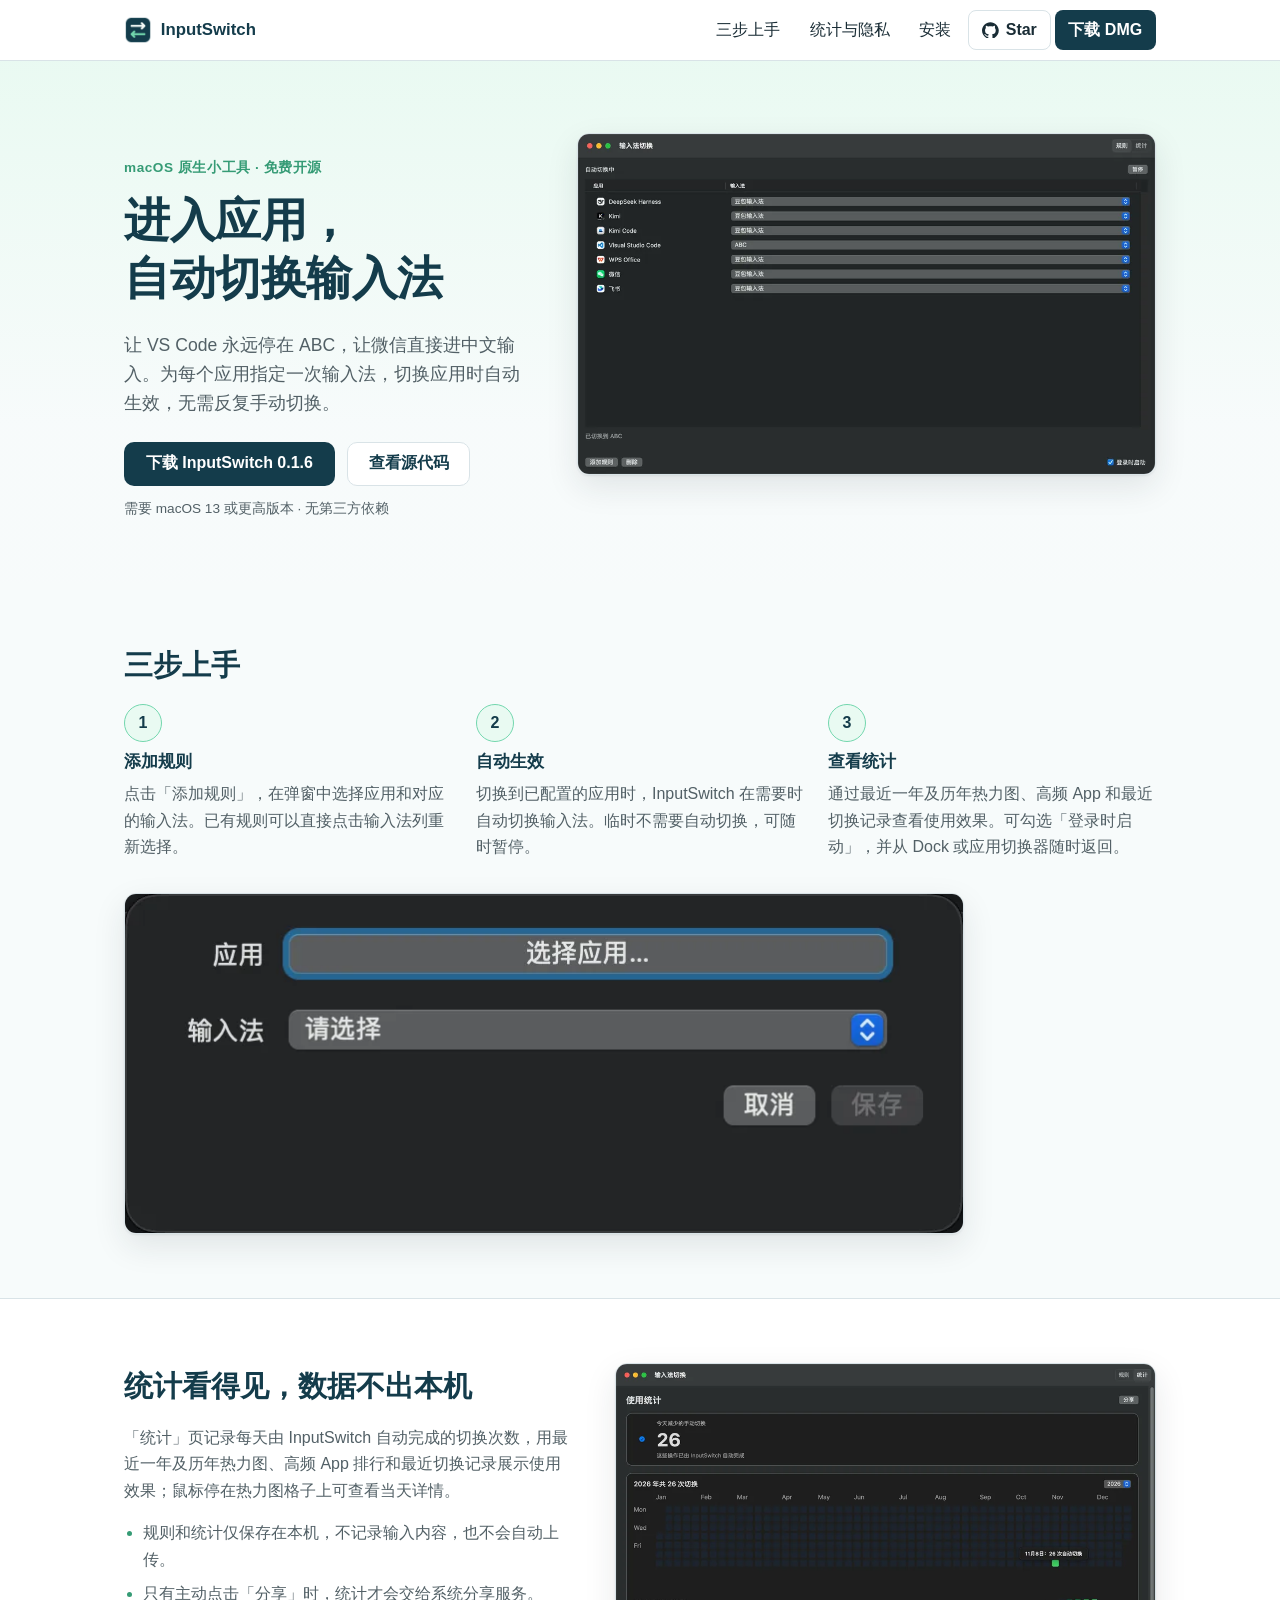
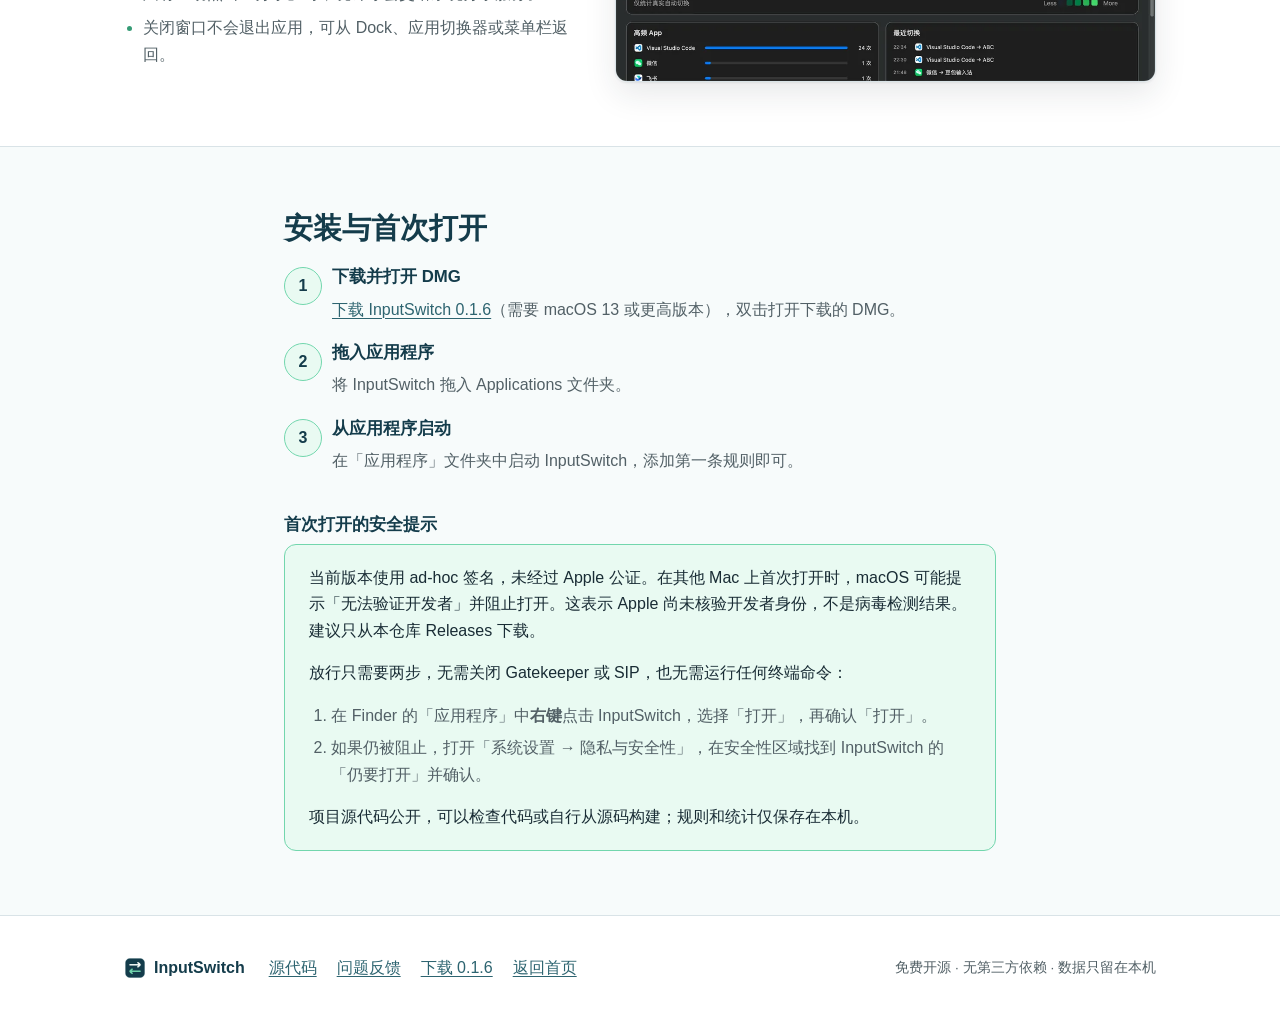
==== commit 557babb1: "chore(release): 发布 v0.1.6" ====
--- a/docs/index.html
+++ b/docs/index.html
@@ -33,7 +33,7 @@
         <svg viewBox="0 0 24 24" fill="currentColor" aria-hidden="true" focusable="false"><path d="M12 .297c-6.63 0-12 5.373-12 12 0 5.303 3.438 9.8 8.205 11.385.6.113.82-.258.82-.577 0-.285-.01-1.04-.015-2.04-3.338.724-4.042-1.61-4.042-1.61C4.422 18.07 3.633 17.7 3.633 17.7c-1.087-.744.084-.729.084-.729 1.205.084 1.838 1.236 1.838 1.236 1.07 1.835 2.809 1.305 3.495.998.108-.776.417-1.305.76-1.605-2.665-.3-5.466-1.332-5.466-5.93 0-1.31.465-2.38 1.235-3.22-.135-.303-.54-1.523.105-3.176 0 0 1.005-.322 3.3 1.23.96-.267 1.98-.399 3-.405 1.02.006 2.04.138 3 .405 2.28-1.552 3.285-1.23 3.285-1.23.645 1.653.24 2.873.12 3.176.77.84 1.23 1.91 1.23 3.22 0 4.61-2.805 5.625-5.475 5.92.42.36.81 1.096.81 2.22 0 1.606-.015 2.896-.015 3.286 0 .315.21.69.825.57C20.565 22.092 24 17.592 24 12.297c0-6.627-5.373-12-12-12"/></svg>
         <span>Star</span>
       </a>
-      <a class="btn btn-primary btn-sm" href="https://github.com/yl-jiang/InputSwitch/releases/download/v0.1.5/InputSwitch-0.1.5-macOS.dmg">下载 DMG</a>
+      <a class="btn btn-primary btn-sm" href="https://github.com/yl-jiang/InputSwitch/releases/download/v0.1.6/InputSwitch-0.1.6-macOS.dmg">下载 DMG</a>
     </nav>
   </div>
 </header>
@@ -46,7 +46,7 @@
         <h1 class="reveal d1">进入应用，<br>自动切换输入法</h1>
         <p class="lead reveal d2">让 VS&nbsp;Code 永远停在 ABC，让微信直接进中文输入。为每个应用指定一次输入法，切换应用时自动生效，无需反复手动切换。</p>
         <div class="hero-actions reveal d3">
-          <a class="btn btn-primary" href="https://github.com/yl-jiang/InputSwitch/releases/download/v0.1.5/InputSwitch-0.1.5-macOS.dmg">下载 InputSwitch 0.1.5</a>
+          <a class="btn btn-primary" href="https://github.com/yl-jiang/InputSwitch/releases/download/v0.1.6/InputSwitch-0.1.6-macOS.dmg">下载 InputSwitch 0.1.6</a>
           <a class="btn btn-ghost" href="https://github.com/yl-jiang/InputSwitch">查看源代码</a>
         </div>
         <p class="hero-note reveal d3">需要 macOS 13 或更高版本 · 无第三方依赖</p>
@@ -112,7 +112,7 @@
       <ol class="steps steps-install">
         <li>
           <h3>下载并打开 DMG</h3>
-          <p><a href="https://github.com/yl-jiang/InputSwitch/releases/download/v0.1.5/InputSwitch-0.1.5-macOS.dmg">下载 InputSwitch 0.1.5</a>（需要 macOS 13 或更高版本），双击打开下载的 DMG。</p>
+          <p><a href="https://github.com/yl-jiang/InputSwitch/releases/download/v0.1.6/InputSwitch-0.1.6-macOS.dmg">下载 InputSwitch 0.1.6</a>（需要 macOS 13 或更高版本），双击打开下载的 DMG。</p>
         </li>
         <li>
           <h3>拖入应用程序</h3>
@@ -148,7 +148,7 @@
     <nav class="footer-nav" aria-label="页脚导航">
       <a href="https://github.com/yl-jiang/InputSwitch">源代码</a>
       <a href="https://github.com/yl-jiang/InputSwitch/issues">问题反馈</a>
-      <a href="https://github.com/yl-jiang/InputSwitch/releases/download/v0.1.5/InputSwitch-0.1.5-macOS.dmg">下载 0.1.5</a>
+      <a href="https://github.com/yl-jiang/InputSwitch/releases/download/v0.1.6/InputSwitch-0.1.6-macOS.dmg">下载 0.1.6</a>
       <a href="index.html">返回首页</a>
     </nav>
     <p class="footer-note">免费开源 · 无第三方依赖 · 数据只留在本机</p>
